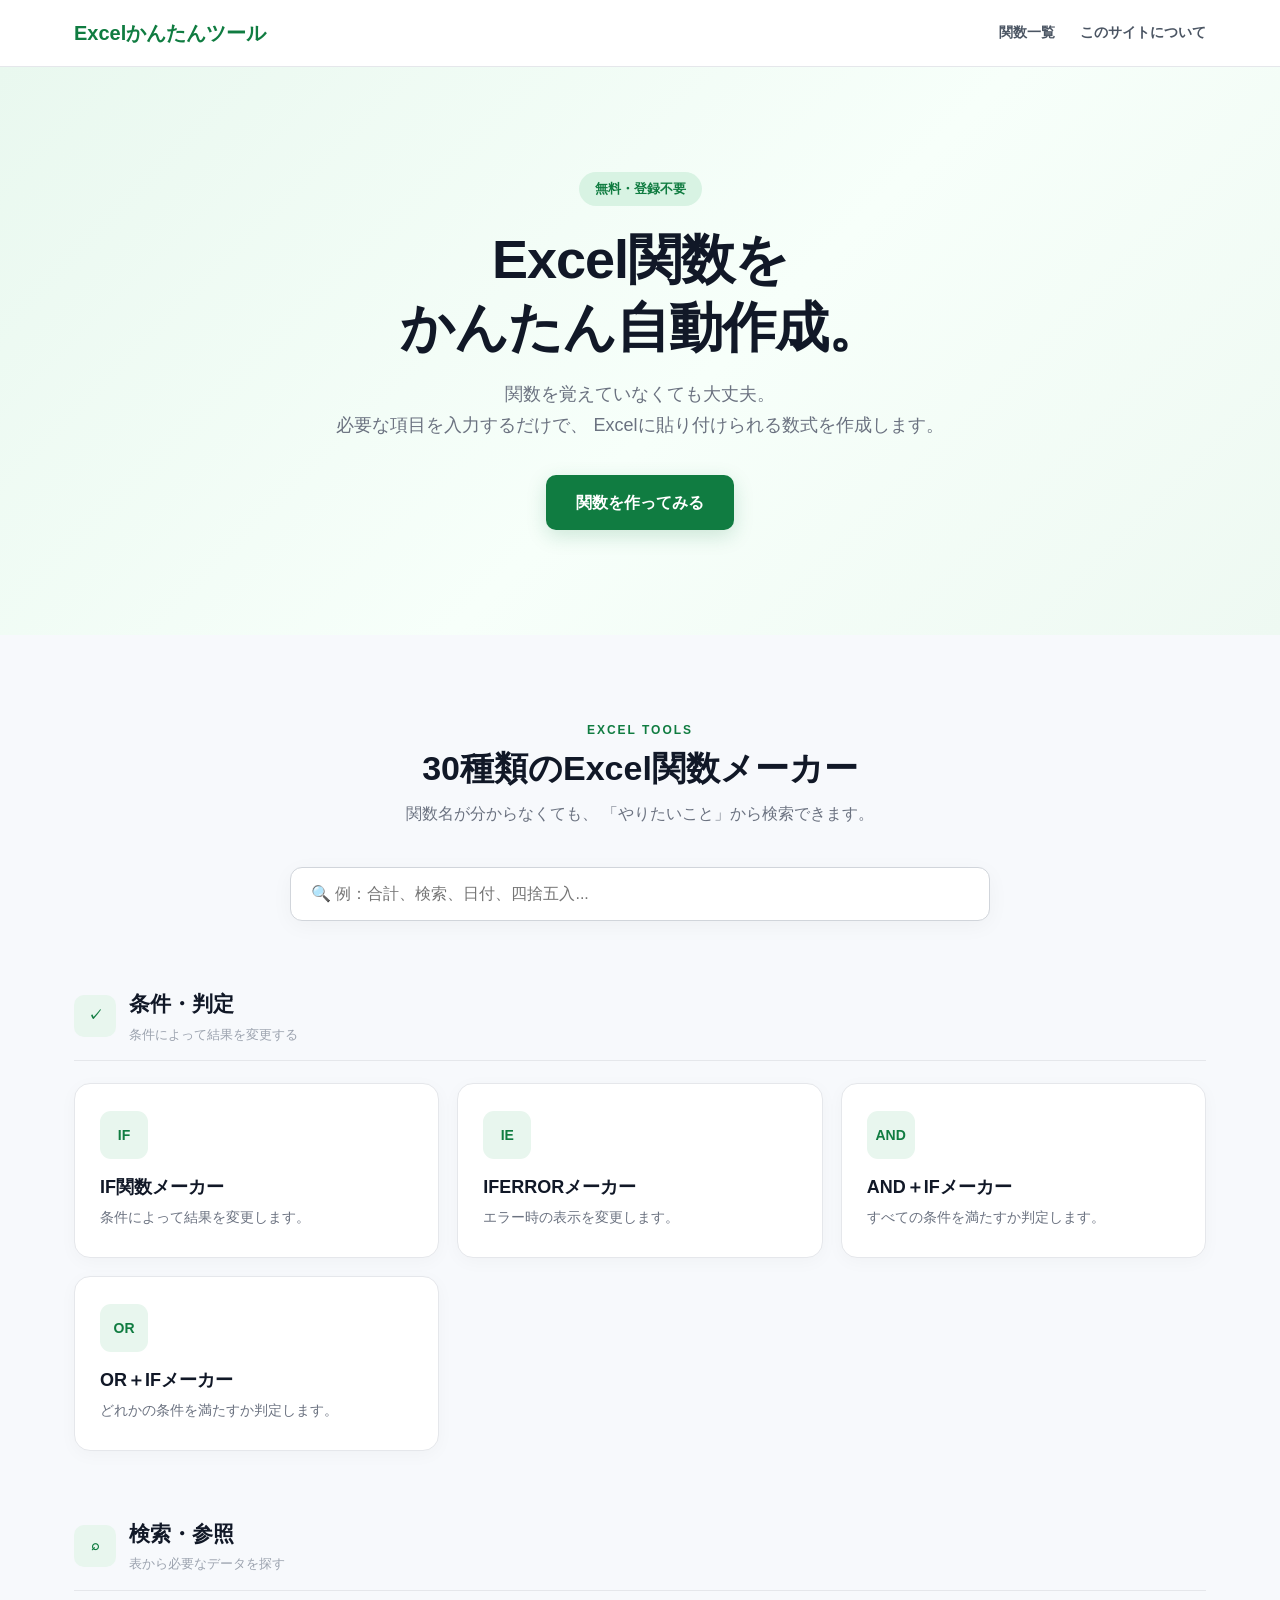
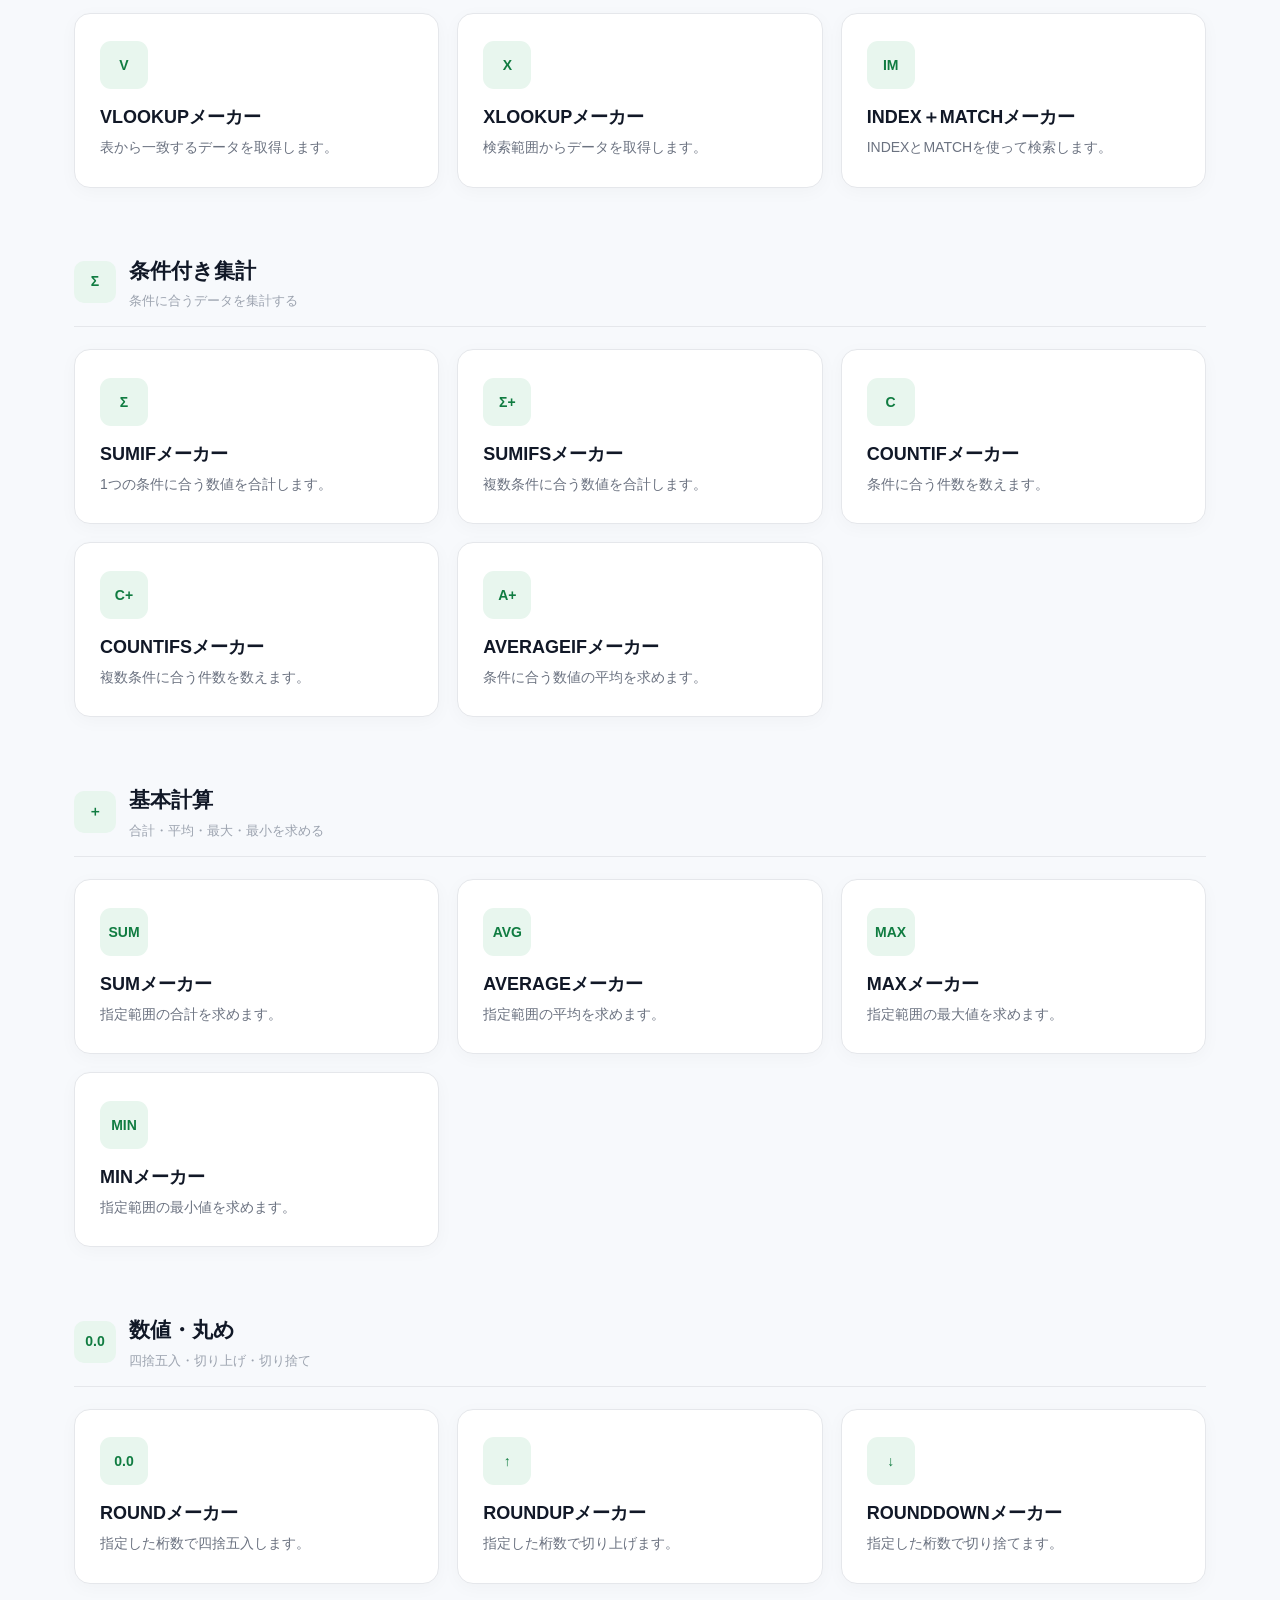
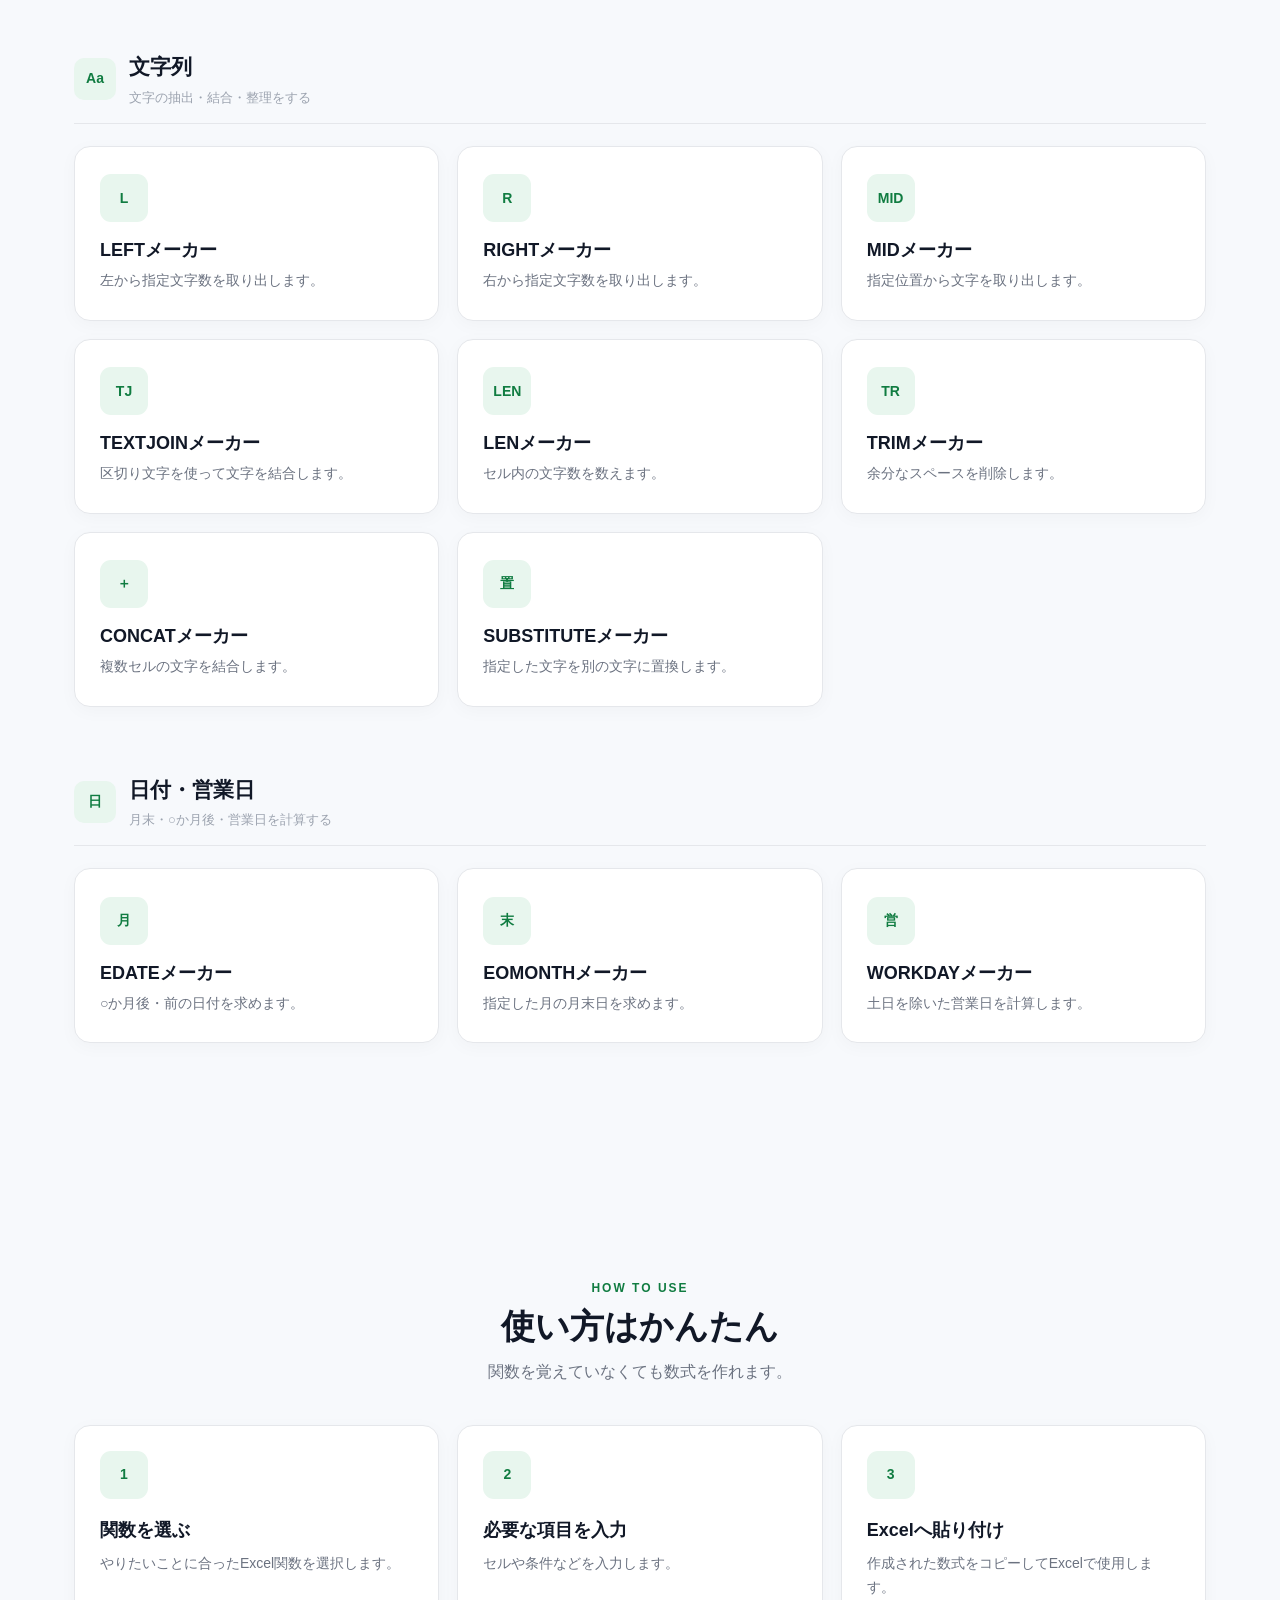
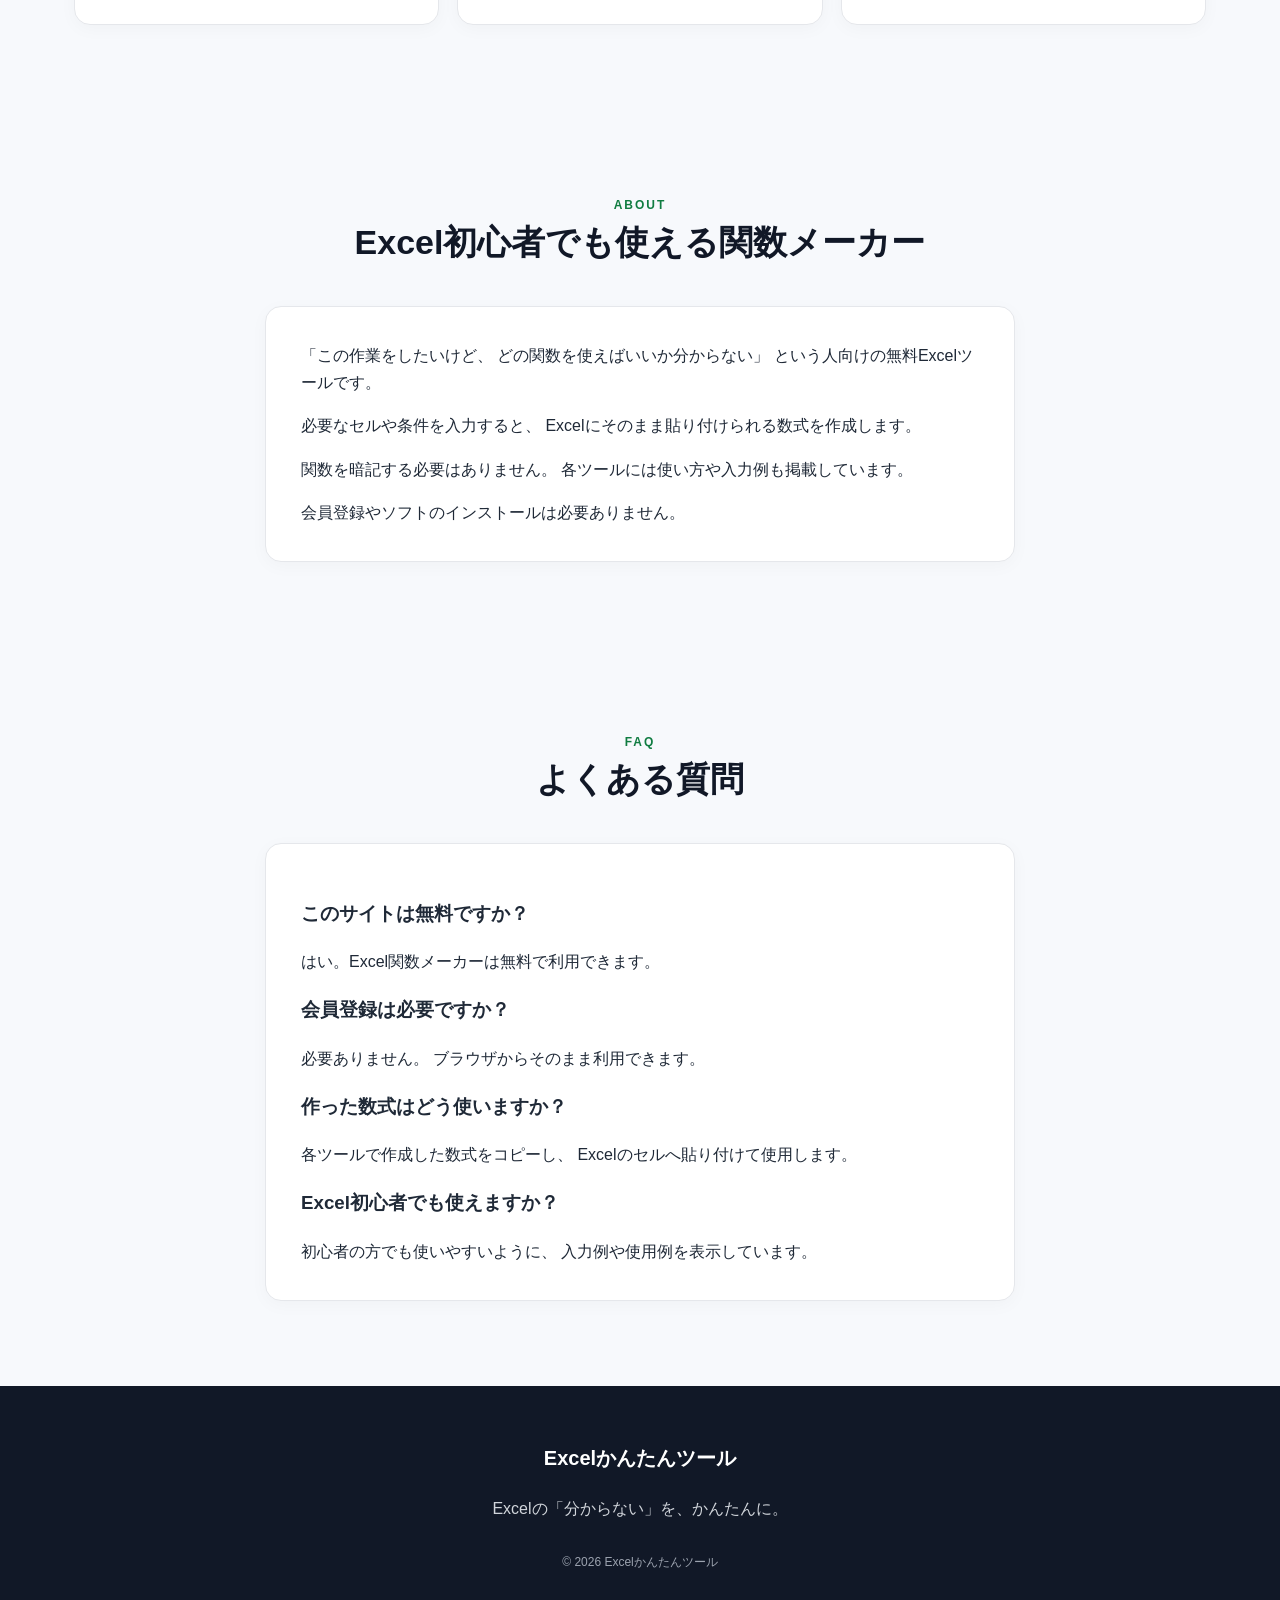
==== index.html @ 9acb541c "Add files via upload" ====
<!DOCTYPE html>
<html lang="ja">

<head>
  <meta charset="UTF-8">

  <meta
    name="viewport"
    content="width=device-width, initial-scale=1.0"
  >

  <title>
    Excelかんたんツール｜Excel関数を無料で自動作成
  </title>

  <meta
    name="description"
    content="IF、VLOOKUP、XLOOKUP、SUMIF、COUNTIF、ROUND、TEXTJOINなど30種類のExcel関数を無料で簡単に作成できます。"
  >

  <link
    rel="stylesheet"
    href="style.css"
  >
</head>


<body>


<!-- =========================
     ヘッダー
========================= -->

<header class="header">

  <div class="header-inner">

    <a
      href="index.html"
      class="logo"
    >
      Excelかんたんツール
    </a>

    <nav>

      <a href="#tools">
        関数一覧
      </a>

      <a href="#about">
        このサイトについて
      </a>

    </nav>

  </div>

</header>


<!-- =========================
     メインビジュアル
========================= -->

<section class="hero">

  <div class="hero-inner">

    <p class="hero-label">
      無料・登録不要
    </p>

    <h1>
      Excel関数を<br>
      かんたん自動作成。
    </h1>

    <p class="hero-text">
      関数を覚えていなくても大丈夫。<br>
      必要な項目を入力するだけで、
      Excelに貼り付けられる数式を作成します。
    </p>

    <a
      href="#tools"
      class="main-button"
    >
      関数を作ってみる
    </a>

  </div>

</section>


<main>


<!-- =========================
     関数一覧
========================= -->

<section
  class="section"
  id="tools"
>

  <div class="section-title">

    <p class="section-label">
      EXCEL TOOLS
    </p>

    <h2>
      30種類のExcel関数メーカー
    </h2>

    <p>
      関数名が分からなくても、
      「やりたいこと」から検索できます。
    </p>

  </div>


  <!-- 検索 -->

  <div class="search-box">

    <input
      type="text"
      id="toolSearch"
      placeholder="🔍 例：合計、検索、日付、四捨五入..."
      oninput="filterTools()"
    >

  </div>


  <!-- ========================================
       条件・判定
  ========================================= -->

  <div class="category">

    <div class="category-heading">

      <span class="category-emoji">
        ✓
      </span>

      <div>

        <h3>
          条件・判定
        </h3>

        <p>
          条件によって結果を変更する
        </p>

      </div>

    </div>


    <div class="tool-grid">


      <!-- IF -->

      <button
        class="tool-card"
        data-search="IF 条件 判定 合格 不合格 もし"
        onclick="location.href='tool.html?tool=if'"
      >

        <div class="tool-icon">
          IF
        </div>

        <h4>
          IF関数メーカー
        </h4>

        <p>
          条件によって結果を変更します。
        </p>

      </button>


      <!-- IFERROR -->

      <button
        class="tool-card"
        data-search="IFERROR エラー 空白 エラー処理"
        onclick="location.href='tool.html?tool=iferror'"
      >

        <div class="tool-icon">
          IE
        </div>

        <h4>
          IFERRORメーカー
        </h4>

        <p>
          エラー時の表示を変更します。
        </p>

      </button>


      <!-- AND IF -->

      <button
        class="tool-card"
        data-search="AND IF 複数条件 全て 両方"
        onclick="location.href='tool.html?tool=andif'"
      >

        <div class="tool-icon">
          AND
        </div>

        <h4>
          AND＋IFメーカー
        </h4>

        <p>
          すべての条件を満たすか判定します。
        </p>

      </button>


      <!-- OR IF -->

      <button
        class="tool-card"
        data-search="OR IF 複数条件 どれか どちらか"
        onclick="location.href='tool.html?tool=orif'"
      >

        <div class="tool-icon">
          OR
        </div>

        <h4>
          OR＋IFメーカー
        </h4>

        <p>
          どれかの条件を満たすか判定します。
        </p>

      </button>

    </div>

  </div>


  <!-- ========================================
       検索・参照
  ========================================= -->

  <div class="category">

    <div class="category-heading">

      <span class="category-emoji">
        ⌕
      </span>

      <div>

        <h3>
          検索・参照
        </h3>

        <p>
          表から必要なデータを探す
        </p>

      </div>

    </div>


    <div class="tool-grid">


      <!-- VLOOKUP -->

      <button
        class="tool-card"
        data-search="VLOOKUP 検索 表 別シート 商品 商品コード"
        onclick="location.href='tool.html?tool=vlookup'"
      >

        <div class="tool-icon">
          V
        </div>

        <h4>
          VLOOKUPメーカー
        </h4>

        <p>
          表から一致するデータを取得します。
        </p>

      </button>


      <!-- XLOOKUP -->

      <button
        class="tool-card"
        data-search="XLOOKUP 検索 表 別シート 商品コード"
        onclick="location.href='tool.html?tool=xlookup'"
      >

        <div class="tool-icon">
          X
        </div>

        <h4>
          XLOOKUPメーカー
        </h4>

        <p>
          検索範囲からデータを取得します。
        </p>

      </button>


      <!-- INDEX MATCH -->

      <button
        class="tool-card"
        data-search="INDEX MATCH 検索 表 参照"
        onclick="location.href='tool.html?tool=indexmatch'"
      >

        <div class="tool-icon">
          IM
        </div>

        <h4>
          INDEX＋MATCHメーカー
        </h4>

        <p>
          INDEXとMATCHを使って検索します。
        </p>

      </button>

    </div>

  </div>


  <!-- ========================================
       条件付き集計
  ========================================= -->

  <div class="category">

    <div class="category-heading">

      <span class="category-emoji">
        Σ
      </span>

      <div>

        <h3>
          条件付き集計
        </h3>

        <p>
          条件に合うデータを集計する
        </p>

      </div>

    </div>


    <div class="tool-grid">


      <!-- SUMIF -->

      <button
        class="tool-card"
        data-search="SUMIF 条件 合計 集計"
        onclick="location.href='tool.html?tool=sumif'"
      >

        <div class="tool-icon">
          Σ
        </div>

        <h4>
          SUMIFメーカー
        </h4>

        <p>
          1つの条件に合う数値を合計します。
        </p>

      </button>


      <!-- SUMIFS -->

      <button
        class="tool-card"
        data-search="SUMIFS 複数条件 合計 集計"
        onclick="location.href='tool.html?tool=sumifs'"
      >

        <div class="tool-icon">
          Σ+
        </div>

        <h4>
          SUMIFSメーカー
        </h4>

        <p>
          複数条件に合う数値を合計します。
        </p>

      </button>


      <!-- COUNTIF -->

      <button
        class="tool-card"
        data-search="COUNTIF 条件 件数 数える カウント"
        onclick="location.href='tool.html?tool=countif'"
      >

        <div class="tool-icon">
          C
        </div>

        <h4>
          COUNTIFメーカー
        </h4>

        <p>
          条件に合う件数を数えます。
        </p>

      </button>


      <!-- COUNTIFS -->

      <button
        class="tool-card"
        data-search="COUNTIFS 複数条件 件数 数える カウント"
        onclick="location.href='tool.html?tool=countifs'"
      >

        <div class="tool-icon">
          C+
        </div>

        <h4>
          COUNTIFSメーカー
        </h4>

        <p>
          複数条件に合う件数を数えます。
        </p>

      </button>


      <!-- AVERAGEIF -->

      <button
        class="tool-card"
        data-search="AVERAGEIF 条件 平均"
        onclick="location.href='tool.html?tool=averageif'"
      >

        <div class="tool-icon">
          A+
        </div>

        <h4>
          AVERAGEIFメーカー
        </h4>

        <p>
          条件に合う数値の平均を求めます。
        </p>

      </button>

    </div>

  </div>


  <!-- ========================================
       基本計算
  ========================================= -->

  <div class="category">

    <div class="category-heading">

      <span class="category-emoji">
        ＋
      </span>

      <div>

        <h3>
          基本計算
        </h3>

        <p>
          合計・平均・最大・最小を求める
        </p>

      </div>

    </div>


    <div class="tool-grid">


      <!-- SUM -->

      <button
        class="tool-card"
        data-search="SUM 合計 足す 総合計"
        onclick="location.href='tool.html?tool=sum'"
      >

        <div class="tool-icon">
          SUM
        </div>

        <h4>
          SUMメーカー
        </h4>

        <p>
          指定範囲の合計を求めます。
        </p>

      </button>


      <!-- AVERAGE -->

      <button
        class="tool-card"
        data-search="AVERAGE 平均 平均値"
        onclick="location.href='tool.html?tool=average'"
      >

        <div class="tool-icon">
          AVG
        </div>

        <h4>
          AVERAGEメーカー
        </h4>

        <p>
          指定範囲の平均を求めます。
        </p>

      </button>


      <!-- MAX -->

      <button
        class="tool-card"
        data-search="MAX 最大 最大値 一番大きい"
        onclick="location.href='tool.html?tool=max'"
      >

        <div class="tool-icon">
          MAX
        </div>

        <h4>
          MAXメーカー
        </h4>

        <p>
          指定範囲の最大値を求めます。
        </p>

      </button>


      <!-- MIN -->

      <button
        class="tool-card"
        data-search="MIN 最小 最小値 一番小さい"
        onclick="location.href='tool.html?tool=min'"
      >

        <div class="tool-icon">
          MIN
        </div>

        <h4>
          MINメーカー
        </h4>

        <p>
          指定範囲の最小値を求めます。
        </p>

      </button>

    </div>

  </div>


  <!-- ========================================
       数値・丸め
  ========================================= -->

  <div class="category">

    <div class="category-heading">

      <span class="category-emoji">
        0.0
      </span>

      <div>

        <h3>
          数値・丸め
        </h3>

        <p>
          四捨五入・切り上げ・切り捨て
        </p>

      </div>

    </div>


    <div class="tool-grid">


      <!-- ROUND -->

      <button
        class="tool-card"
        data-search="ROUND 四捨五入 数値 小数"
        onclick="location.href='tool.html?tool=round'"
      >

        <div class="tool-icon">
          0.0
        </div>

        <h4>
          ROUNDメーカー
        </h4>

        <p>
          指定した桁数で四捨五入します。
        </p>

      </button>


      <!-- ROUNDUP -->

      <button
        class="tool-card"
        data-search="ROUNDUP 切り上げ 数値 小数"
        onclick="location.href='tool.html?tool=roundup'"
      >

        <div class="tool-icon">
          ↑
        </div>

        <h4>
          ROUNDUPメーカー
        </h4>

        <p>
          指定した桁数で切り上げます。
        </p>

      </button>


      <!-- ROUNDDOWN -->

      <button
        class="tool-card"
        data-search="ROUNDDOWN 切り捨て 数値 小数"
        onclick="location.href='tool.html?tool=rounddown'"
      >

        <div class="tool-icon">
          ↓
        </div>

        <h4>
          ROUNDDOWNメーカー
        </h4>

        <p>
          指定した桁数で切り捨てます。
        </p>

      </button>

    </div>

  </div>


  <!-- ========================================
       文字列
  ========================================= -->

  <div class="category">

    <div class="category-heading">

      <span class="category-emoji">
        Aa
      </span>

      <div>

        <h3>
          文字列
        </h3>

        <p>
          文字の抽出・結合・整理をする
        </p>

      </div>

    </div>


    <div class="tool-grid">


      <!-- LEFT -->

      <button
        class="tool-card"
        data-search="LEFT 左 文字 抽出 取り出す"
        onclick="location.href='tool.html?tool=left'"
      >

        <div class="tool-icon">
          L
        </div>

        <h4>
          LEFTメーカー
        </h4>

        <p>
          左から指定文字数を取り出します。
        </p>

      </button>


      <!-- RIGHT -->

      <button
        class="tool-card"
        data-search="RIGHT 右 文字 抽出 取り出す"
        onclick="location.href='tool.html?tool=right'"
      >

        <div class="tool-icon">
          R
        </div>

        <h4>
          RIGHTメーカー
        </h4>

        <p>
          右から指定文字数を取り出します。
        </p>

      </button>


      <!-- MID -->

      <button
        class="tool-card"
        data-search="MID 途中 中間 文字 抽出 取り出す"
        onclick="location.href='tool.html?tool=mid'"
      >

        <div class="tool-icon">
          MID
        </div>

        <h4>
          MIDメーカー
        </h4>

        <p>
          指定位置から文字を取り出します。
        </p>

      </button>


      <!-- TEXTJOIN -->

      <button
        class="tool-card"
        data-search="TEXTJOIN 文字 結合 区切り つなげる"
        onclick="location.href='tool.html?tool=textjoin'"
      >

        <div class="tool-icon">
          TJ
        </div>

        <h4>
          TEXTJOINメーカー
        </h4>

        <p>
          区切り文字を使って文字を結合します。
        </p>

      </button>


      <!-- LEN -->

      <button
        class="tool-card"
        data-search="LEN 文字数 数える 長さ"
        onclick="location.href='tool.html?tool=len'"
      >

        <div class="tool-icon">
          LEN
        </div>

        <h4>
          LENメーカー
        </h4>

        <p>
          セル内の文字数を数えます。
        </p>

      </button>


      <!-- TRIM -->

      <button
        class="tool-card"
        data-search="TRIM 空白 スペース 削除 余分"
        onclick="location.href='tool.html?tool=trim'"
      >

        <div class="tool-icon">
          TR
        </div>

        <h4>
          TRIMメーカー
        </h4>

        <p>
          余分なスペースを削除します。
        </p>

      </button>


      <!-- CONCAT -->

      <button
        class="tool-card"
        data-search="CONCAT 文字 結合 セル つなげる"
        onclick="location.href='tool.html?tool=concat'"
      >

        <div class="tool-icon">
          ＋
        </div>

        <h4>
          CONCATメーカー
        </h4>

        <p>
          複数セルの文字を結合します。
        </p>

      </button>


      <!-- SUBSTITUTE -->

      <button
        class="tool-card"
        data-search="SUBSTITUTE 文字 置換 変更 入れ替え"
        onclick="location.href='tool.html?tool=substitute'"
      >

        <div class="tool-icon">
          置
        </div>

        <h4>
          SUBSTITUTEメーカー
        </h4>

        <p>
          指定した文字を別の文字に置換します。
        </p>

      </button>

    </div>

  </div>


  <!-- ========================================
       日付・営業日
  ========================================= -->

  <div class="category">

    <div class="category-heading">

      <span class="category-emoji">
        日
      </span>

      <div>

        <h3>
          日付・営業日
        </h3>

        <p>
          月末・○か月後・営業日を計算する
        </p>

      </div>

    </div>


    <div class="tool-grid">


      <!-- EDATE -->

      <button
        class="tool-card"
        data-search="EDATE 日付 月 何ヶ月後 何ヶ月前"
        onclick="location.href='tool.html?tool=edate'"
      >

        <div class="tool-icon">
          月
        </div>

        <h4>
          EDATEメーカー
        </h4>

        <p>
          ○か月後・前の日付を求めます。
        </p>

      </button>


      <!-- EOMONTH -->

      <button
        class="tool-card"
        data-search="EOMONTH 月末 日付 月末日"
        onclick="location.href='tool.html?tool=eomonth'"
      >

        <div class="tool-icon">
          末
        </div>

        <h4>
          EOMONTHメーカー
        </h4>

        <p>
          指定した月の月末日を求めます。
        </p>

      </button>


      <!-- WORKDAY -->

      <button
        class="tool-card"
        data-search="WORKDAY 営業日 土日 日付 平日"
        onclick="location.href='tool.html?tool=workday'"
      >

        <div class="tool-icon">
          営
        </div>

        <h4>
          WORKDAYメーカー
        </h4>

        <p>
          土日を除いた営業日を計算します。
        </p>

      </button>

    </div>

  </div>


  <!-- 検索結果なし -->

  <div
    id="noResults"
    class="no-results hidden"
  >
    該当するツールが見つかりませんでした。
  </div>

</section>


<!-- =========================
     このサイトの使い方
========================= -->

<section class="section">

  <div class="section-title">

    <p class="section-label">
      HOW TO USE
    </p>

    <h2>
      使い方はかんたん
    </h2>

    <p>
      関数を覚えていなくても数式を作れます。
    </p>

  </div>


  <div class="tool-grid">


    <div class="tool-card">

      <div class="tool-icon">
        1
      </div>

      <h4>
        関数を選ぶ
      </h4>

      <p>
        やりたいことに合ったExcel関数を選択します。
      </p>

    </div>


    <div class="tool-card">

      <div class="tool-icon">
        2
      </div>

      <h4>
        必要な項目を入力
      </h4>

      <p>
        セルや条件などを入力します。
      </p>

    </div>


    <div class="tool-card">

      <div class="tool-icon">
        3
      </div>

      <h4>
        Excelへ貼り付け
      </h4>

      <p>
        作成された数式をコピーしてExcelで使用します。
      </p>

    </div>

  </div>

</section>


<!-- =========================
     About
========================= -->

<section
  class="section"
  id="about"
>

  <div class="section-title">

    <p class="section-label">
      ABOUT
    </p>

    <h2>
      Excel初心者でも使える関数メーカー
    </h2>

  </div>


  <div class="about-box">

    <p>
      「この作業をしたいけど、
      どの関数を使えばいいか分からない」
      という人向けの無料Excelツールです。
    </p>

    <p>
      必要なセルや条件を入力すると、
      Excelにそのまま貼り付けられる数式を作成します。
    </p>

    <p>
      関数を暗記する必要はありません。
      各ツールには使い方や入力例も掲載しています。
    </p>

    <p>
      会員登録やソフトのインストールは必要ありません。
    </p>

  </div>

</section>


<!-- =========================
     FAQ
========================= -->

<section class="section">

  <div class="section-title">

    <p class="section-label">
      FAQ
    </p>

    <h2>
      よくある質問
    </h2>

  </div>


  <div class="about-box">

    <h3>
      このサイトは無料ですか？
    </h3>

    <p>
      はい。Excel関数メーカーは無料で利用できます。
    </p>


    <h3>
      会員登録は必要ですか？
    </h3>

    <p>
      必要ありません。
      ブラウザからそのまま利用できます。
    </p>


    <h3>
      作った数式はどう使いますか？
    </h3>

    <p>
      各ツールで作成した数式をコピーし、
      Excelのセルへ貼り付けて使用します。
    </p>


    <h3>
      Excel初心者でも使えますか？
    </h3>

    <p>
      初心者の方でも使いやすいように、
      入力例や使用例を表示しています。
    </p>

  </div>

</section>


</main>


<!-- =========================
     フッター
========================= -->

<footer>

  <p class="footer-logo">
    Excelかんたんツール
  </p>

  <p>
    Excelの「分からない」を、かんたんに。
  </p>

  <p class="copyright">
    © 2026 Excelかんたんツール
  </p>

</footer>


<!-- コピー通知 -->

<div
  id="toast"
  class="toast"
>
  コピーしました
</div>


<script src="script.js"></script>


</body>

</html>
---- style.css ----
/* =========================
   基本設定
========================= */

* {
  box-sizing: border-box;
}

html {
  scroll-behavior: smooth;
}

body {
  margin: 0;
  font-family:
    -apple-system,
    BlinkMacSystemFont,
    "Segoe UI",
    "Hiragino Kaku Gothic ProN",
    "Yu Gothic",
    sans-serif;

  background: #f7f9fc;
  color: #1f2937;
  line-height: 1.7;
}

button,
input,
select {
  font-family: inherit;
}


/* =========================
   ヘッダー
========================= */

.header {
  position: sticky;
  top: 0;
  z-index: 100;

  background: rgba(255, 255, 255, 0.96);
  border-bottom: 1px solid #e5e7eb;
}

.header-inner {
  max-width: 1180px;
  margin: 0 auto;
  padding: 16px 24px;

  display: flex;
  justify-content: space-between;
  align-items: center;
}

.logo {
  color: #107c41;
  text-decoration: none;
  font-size: 20px;
  font-weight: 800;
}

nav {
  display: flex;
  gap: 25px;
}

nav a {
  color: #4b5563;
  text-decoration: none;
  font-size: 14px;
  font-weight: 600;
}

nav a:hover {
  color: #107c41;
}


/* =========================
   メインビジュアル
========================= */

.hero {
  padding: 105px 24px;

  background:
    linear-gradient(
      135deg,
      #e9f8ef 0%,
      #f7fffa 55%,
      #eef9f2 100%
    );
}

.hero-inner {
  max-width: 850px;
  margin: 0 auto;
  text-align: center;
}

.hero-label {
  display: inline-block;

  margin: 0;
  padding: 6px 16px;

  background: #d8f3e3;
  color: #107c41;

  border-radius: 100px;

  font-size: 13px;
  font-weight: 800;
}

.hero h1 {
  margin: 20px 0 18px;

  color: #111827;

  font-size: 54px;
  line-height: 1.25;
  letter-spacing: -1px;
}

.hero-text {
  max-width: 650px;
  margin: 0 auto 35px;

  color: #6b7280;

  font-size: 18px;
}

.main-button {
  display: inline-block;

  padding: 14px 30px;

  background: #107c41;
  color: white;

  border-radius: 10px;

  text-decoration: none;
  font-weight: 700;

  box-shadow: 0 6px 20px rgba(16, 124, 65, 0.18);

  transition:
    transform 0.2s,
    box-shadow 0.2s;
}

.main-button:hover {
  transform: translateY(-2px);

  box-shadow: 0 9px 25px rgba(16, 124, 65, 0.23);
}


/* =========================
   共通セクション
========================= */

.section {
  max-width: 1180px;
  margin: 0 auto;
  padding: 85px 24px;
}

.section-title {
  margin-bottom: 40px;
  text-align: center;
}

.section-title h2 {
  margin: 5px 0 8px;

  color: #111827;

  font-size: 34px;
  line-height: 1.35;
}

.section-title > p:last-child {
  margin-top: 8px;
  color: #6b7280;
}

.section-label {
  margin: 0;

  color: #107c41;

  font-size: 12px;
  font-weight: 800;
  letter-spacing: 2px;
}


/* =========================
   ツール検索
========================= */

.search-box {
  max-width: 700px;
  margin: 0 auto 65px;
}

.search-box input {
  width: 100%;

  padding: 17px 20px;

  background: white;

  border: 1px solid #d1d5db;
  border-radius: 12px;

  color: #111827;

  font-size: 16px;

  box-shadow: 0 5px 22px rgba(0, 0, 0, 0.04);

  transition:
    border-color 0.2s,
    box-shadow 0.2s;
}

.search-box input:focus {
  outline: none;

  border-color: #107c41;

  box-shadow:
    0 0 0 3px rgba(16, 124, 65, 0.1),
    0 5px 22px rgba(0, 0, 0, 0.04);
}


/* =========================
   カテゴリ
========================= */

.category {
  margin-bottom: 65px;
}

.category-heading {
  margin-bottom: 22px;
  padding-bottom: 14px;

  display: flex;
  align-items: center;
  gap: 13px;

  border-bottom: 1px solid #e5e7eb;
}

.category-heading h3 {
  margin: 0;

  color: #111827;

  font-size: 21px;
}

.category-heading p {
  margin: 2px 0 0;

  color: #9ca3af;

  font-size: 13px;
}

.category-emoji {
  min-width: 42px;
  height: 42px;

  display: flex;
  align-items: center;
  justify-content: center;

  background: #e8f6ee;
  color: #107c41;

  border-radius: 10px;

  font-size: 14px;
  font-weight: 800;
}


/* =========================
   ツールカード
========================= */

.tool-grid {
  display: grid;

  grid-template-columns:
    repeat(3, minmax(0, 1fr));

  gap: 18px;
}

.tool-card {
  width: 100%;
  min-height: 175px;

  padding: 25px;

  background: white;

  border: 1px solid #e5e7eb;
  border-radius: 16px;

  color: inherit;

  text-align: left;

  cursor: pointer;

  box-shadow: 0 4px 18px rgba(0, 0, 0, 0.03);

  transition:
    transform 0.2s,
    border-color 0.2s,
    box-shadow 0.2s;
}

.tool-card:hover {
  transform: translateY(-4px);

  border-color: #a9d8bc;

  box-shadow: 0 11px 30px rgba(0, 0, 0, 0.07);
}

.tool-card:active {
  transform: translateY(-1px);
}

.tool-icon {
  width: 48px;
  height: 48px;

  margin-bottom: 16px;

  display: flex;
  align-items: center;
  justify-content: center;

  background: #e8f6ee;
  color: #107c41;

  border-radius: 11px;

  font-size: 14px;
  font-weight: 800;
}

.tool-card h4 {
  margin: 0 0 7px;

  color: #111827;

  font-size: 18px;
}

.tool-card p {
  margin: 0;

  color: #6b7280;

  font-size: 14px;
  line-height: 1.65;
}


/* =========================
   検索結果なし
========================= */

.no-results {
  margin: 20px 0 60px;
  padding: 35px;

  background: white;

  border: 1px solid #e5e7eb;
  border-radius: 14px;

  color: #6b7280;

  text-align: center;
}


/* =========================
   関数生成ページ
========================= */

.generator-section {
  max-width: 880px;

  margin: 0 auto;

  padding: 70px 24px 100px;
}

.hidden {
  display: none !important;
}

.back-button {
  margin: 0 0 20px;
  padding: 0;

  background: transparent;
  color: #107c41;

  border: none;

  cursor: pointer;

  font-size: 15px;
  font-weight: 700;
}

.back-button:hover {
  text-decoration: underline;
}

.generator-box {
  padding: 45px;

  background: white;

  border: 1px solid #e5e7eb;
  border-radius: 20px;

  box-shadow: 0 10px 35px rgba(0, 0, 0, 0.05);
}

.generator-box h2 {
  margin: 5px 0 10px;

  color: #111827;

  font-size: 32px;
  line-height: 1.3;
}

.generator-description {
  margin: 0 0 35px;

  color: #6b7280;
}


/* =========================
   入力フォーム
========================= */

.form-group {
  margin-bottom: 22px;
}

.form-group label {
  display: block;

  margin-bottom: 7px;

  color: #374151;

  font-size: 14px;
  font-weight: 700;
}

.form-group input,
.form-group select {
  width: 100%;

  padding: 13px 14px;

  background: white;

  border: 1px solid #d1d5db;
  border-radius: 9px;

  color: #111827;

  font-size: 16px;

  transition:
    border-color 0.2s,
    box-shadow 0.2s;
}

.form-group input:focus,
.form-group select:focus {
  outline: none;

  border-color: #107c41;

  box-shadow: 0 0 0 3px rgba(16, 124, 65, 0.1);
}

.form-help {
  display: block;

  margin-top: 6px;

  color: #9ca3af;

  font-size: 12px;
}


/* =========================
   数式作成ボタン
========================= */

.generate-button {
  width: 100%;

  margin-top: 10px;
  padding: 15px 18px;

  background: #107c41;
  color: white;

  border: none;
  border-radius: 10px;

  cursor: pointer;

  font-size: 16px;
  font-weight: 700;

  box-shadow: 0 5px 16px rgba(16, 124, 65, 0.15);

  transition:
    opacity 0.2s,
    transform 0.2s;
}

.generate-button:hover {
  opacity: 0.92;
  transform: translateY(-1px);
}


/* =========================
   数式結果
========================= */

.result-area {
  margin-top: 35px;
  padding-top: 25px;

  border-top: 1px solid #e5e7eb;
}

.result-label {
  margin: 0 0 10px;

  color: #374151;

  font-weight: 700;
}

.formula-box {
  margin-bottom: 12px;
  padding: 18px;

  background: #f1f7f3;

  border: 1px solid #dcece2;
  border-radius: 10px;

  overflow-x: auto;
}

.formula-box code {
  color: #0f5132;

  font-family:
    "SFMono-Regular",
    Consolas,
    "Liberation Mono",
    monospace;

  font-size: 15px;

  white-space: nowrap;
}

.copy-button {
  padding: 10px 18px;

  background: white;
  color: #107c41;

  border: 1px solid #107c41;
  border-radius: 8px;

  cursor: pointer;

  font-size: 14px;
  font-weight: 700;

  transition:
    background 0.2s,
    color 0.2s;
}

.copy-button:hover {
  background: #107c41;
  color: white;
}


/* =========================
   使用例
========================= */

.example-box {
  margin-top: 25px;
  padding: 30px;

  background: white;

  border: 1px solid #e5e7eb;
  border-radius: 16px;
}

.example-box h3 {
  margin: 0 0 10px;

  color: #111827;

  font-size: 19px;
}

.example-box p {
  margin: 0;

  color: #6b7280;
}


/* =========================
   About
========================= */

.about-box {
  max-width: 750px;

  margin: 0 auto;
  padding: 35px;

  background: white;

  border: 1px solid #e5e7eb;
  border-radius: 16px;

  box-shadow: 0 4px 18px rgba(0, 0, 0, 0.03);
}

.about-box p:first-child {
  margin-top: 0;
}

.about-box p:last-child {
  margin-bottom: 0;
}


/* =========================
   フッター
========================= */

footer {
  padding: 55px 20px;

  background: #111827;
  color: #d1d5db;

  text-align: center;
}

.footer-logo {
  margin-top: 0;

  color: white;

  font-size: 20px;
  font-weight: 800;
}

.copyright {
  margin: 30px 0 0;

  color: #9ca3af;

  font-size: 12px;
}


/* =========================
   コピー通知
========================= */

.toast {
  position: fixed;

  left: 50%;
  bottom: 30px;

  z-index: 999;

  padding: 12px 22px;

  background: #111827;
  color: white;

  border-radius: 8px;

  opacity: 0;

  pointer-events: none;

  transform:
    translateX(-50%)
    translateY(20px);

  transition:
    opacity 0.25s,
    transform 0.25s;
}

.toast.show {
  opacity: 1;

  transform:
    translateX(-50%)
    translateY(0);
}


/* =========================
   タブレット
========================= */

@media (max-width: 900px) {

  .tool-grid {
    grid-template-columns:
      repeat(2, minmax(0, 1fr));
  }

}


/* =========================
   スマートフォン
========================= */

@media (max-width: 620px) {

  nav {
    display: none;
  }

  .header-inner {
    padding: 14px 18px;
  }

  .logo {
    font-size: 18px;
  }

  .hero {
    padding: 70px 20px;
  }

  .hero h1 {
    font-size: 36px;
    letter-spacing: 0;
  }

  .hero-text {
    font-size: 16px;
  }

  .section {
    padding: 65px 20px;
  }

  .section-title h2 {
    font-size: 28px;
  }

  .search-box {
    margin-bottom: 50px;
  }

  .category {
    margin-bottom: 50px;
  }

  .tool-grid {
    grid-template-columns: 1fr;
  }

  .tool-card {
    min-height: auto;
  }

  .generator-section {
    padding: 45px 18px 80px;
  }

  .generator-box {
    padding: 28px 20px;
  }

  .generator-box h2 {
    font-size: 27px;
  }

  .example-box {
    padding: 24px 20px;
  }

}
/* ========================================
   個別関数ページ
======================================== */

.breadcrumb {
  max-width: 1000px;
  margin: 0 auto;
  padding: 25px 24px 0;

  display: flex;
  align-items: center;
  flex-wrap: wrap;
  gap: 8px;

  color: #9ca3af;
  font-size: 13px;
}

.breadcrumb a {
  color: #6b7280;
  text-decoration: none;
}

.breadcrumb a:hover {
  color: #107c41;
  text-decoration: underline;
}


/* ========================================
   個別ページ本体
======================================== */

.tool-page {
  max-width: 900px;
  margin: 0 auto;
  padding: 55px 24px 100px;
}


/* ========================================
   個別ページタイトル
======================================== */

.tool-page-header {
  margin-bottom: 35px;
  text-align: center;
}

.tool-page-header h1 {
  margin: 8px 0 15px;

  color: #111827;

  font-size: 40px;
  line-height: 1.3;
}

.tool-page-description {
  max-width: 650px;
  margin: 0 auto;

  color: #6b7280;

  font-size: 17px;
  line-height: 1.8;
}


/* ========================================
   数式メーカー
======================================== */

.tool-page .generator-box {
  margin-bottom: 28px;
}

.tool-page .generator-box > h2 {
  margin: 0 0 5px;

  color: #111827;

  font-size: 24px;
}

.generator-guide {
  margin: 0 0 30px;

  color: #6b7280;

  font-size: 14px;
}


/* ========================================
   解説コンテンツ
======================================== */

.content-box {
  margin-top: 25px;
  padding: 35px;

  background: white;

  border: 1px solid #e5e7eb;
  border-radius: 16px;

  box-shadow: 0 4px 18px rgba(0, 0, 0, 0.03);
}

.content-box h2 {
  margin: 0 0 18px;

  color: #111827;

  font-size: 23px;
}

.content-box h3 {
  color: #111827;
}

.content-box p {
  color: #4b5563;
  line-height: 1.85;
}


/* ========================================
   初心者向け入力例
======================================== */

.mini-example {
  margin-top: 22px;
  padding: 20px 24px;

  background: #f1f7f3;

  border: 1px solid #dcece2;
  border-radius: 10px;
}

.mini-example p {
  margin: 8px 0;
}

.mini-example strong {
  display: inline-block;
  min-width: 150px;

  color: #107c41;

  font-family:
    "SFMono-Regular",
    Consolas,
    monospace;
}


/* ========================================
   よくあるミス
======================================== */

.mistake-list {
  display: grid;
  gap: 14px;
}

.mistake-item {
  padding: 20px;

  background: #f9fafb;

  border: 1px solid #e5e7eb;
  border-radius: 10px;
}

.mistake-item h3 {
  margin: 0 0 7px;

  font-size: 16px;
}

.mistake-item p {
  margin: 0;

  font-size: 14px;
}


/* ========================================
   関連ツール
======================================== */

.related-tools {
  display: grid;

  grid-template-columns:
    repeat(2, minmax(0, 1fr));

  gap: 12px;
}

.related-tools a {
  padding: 14px 16px;

  background: #f1f7f3;
  color: #107c41;

  border: 1px solid #dcece2;
  border-radius: 9px;

  text-decoration: none;
  font-weight: 700;

  transition:
    background 0.2s,
    transform 0.2s;
}

.related-tools a:hover {
  background: #e4f2e9;

  transform: translateY(-2px);
}


/* ========================================
   一覧へ戻る
======================================== */

.back-home-area {
  margin-top: 35px;
  text-align: center;
}

.back-home-button {
  display: inline-block;

  padding: 13px 24px;

  background: white;
  color: #107c41;

  border: 1px solid #107c41;
  border-radius: 9px;

  text-decoration: none;
  font-weight: 700;

  transition:
    background 0.2s,
    color 0.2s;
}

.back-home-button:hover {
  background: #107c41;
  color: white;
}


/* ========================================
   個別ページ スマホ
======================================== */

@media (max-width: 620px) {

  .breadcrumb {
    padding: 18px 18px 0;
  }

  .tool-page {
    padding:
      40px 18px
      75px;
  }

  .tool-page-header {
    text-align: left;
  }

  .tool-page-header h1 {
    font-size: 30px;
  }

  .tool-page-description {
    font-size: 15px;
  }

  .content-box {
    padding: 25px 20px;
  }

  .content-box h2 {
    font-size: 21px;
  }

  .mini-example {
    padding: 17px;
  }

  .mini-example strong {
    display: block;
    min-width: 0;
    margin-bottom: 2px;
  }

  .related-tools {
    grid-template-columns: 1fr;
  }

}
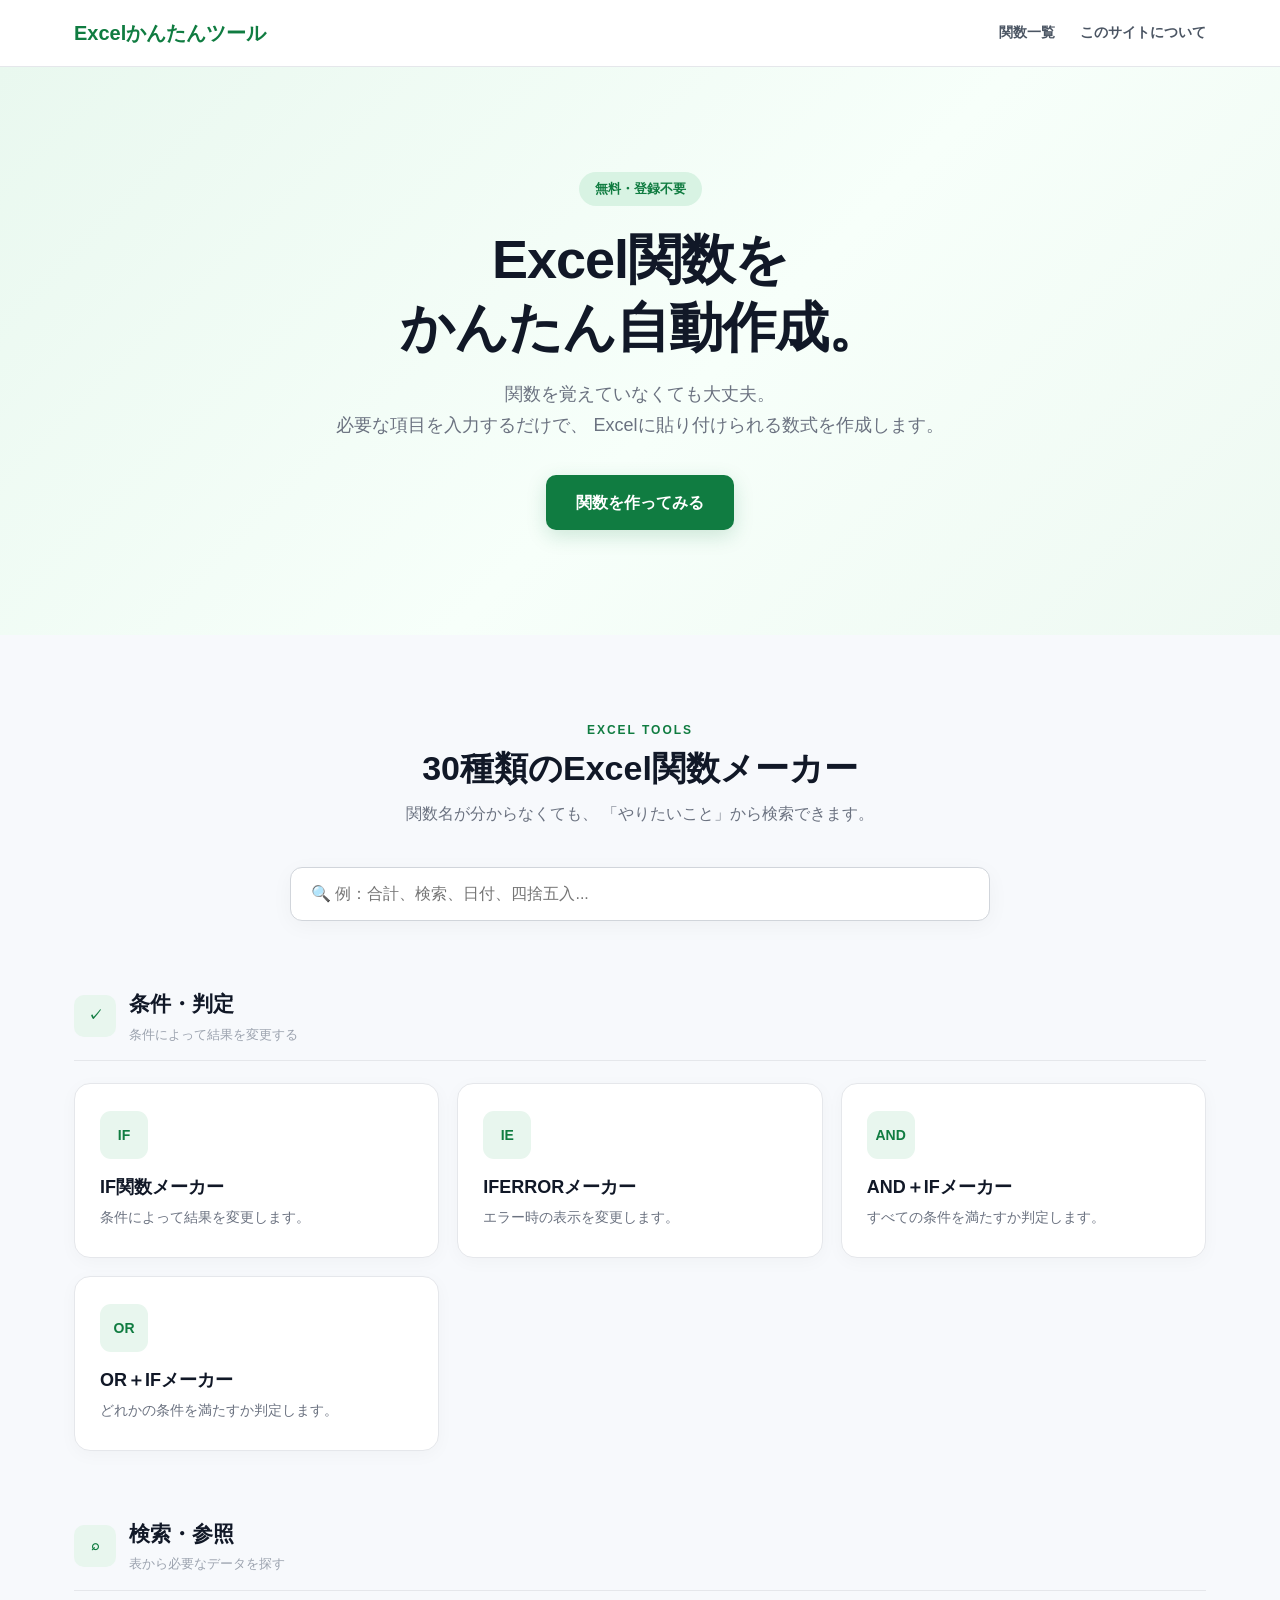
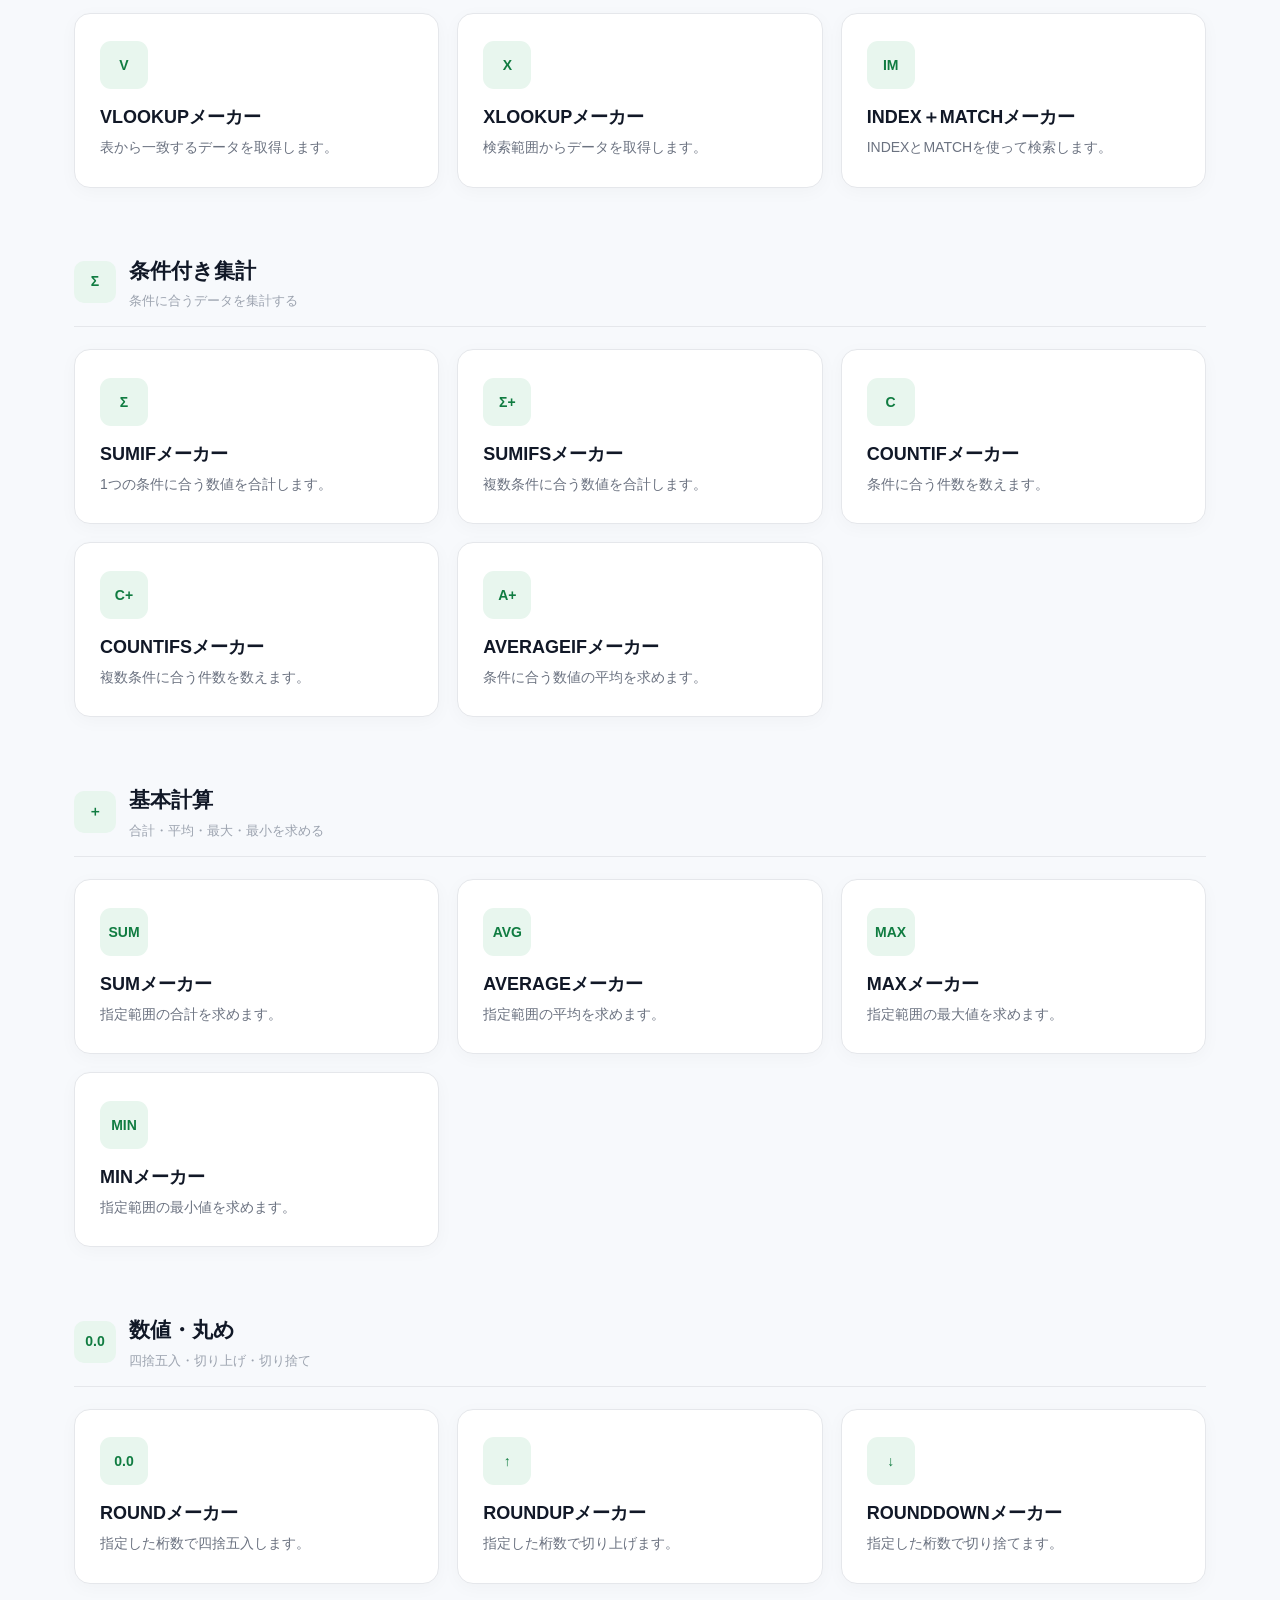
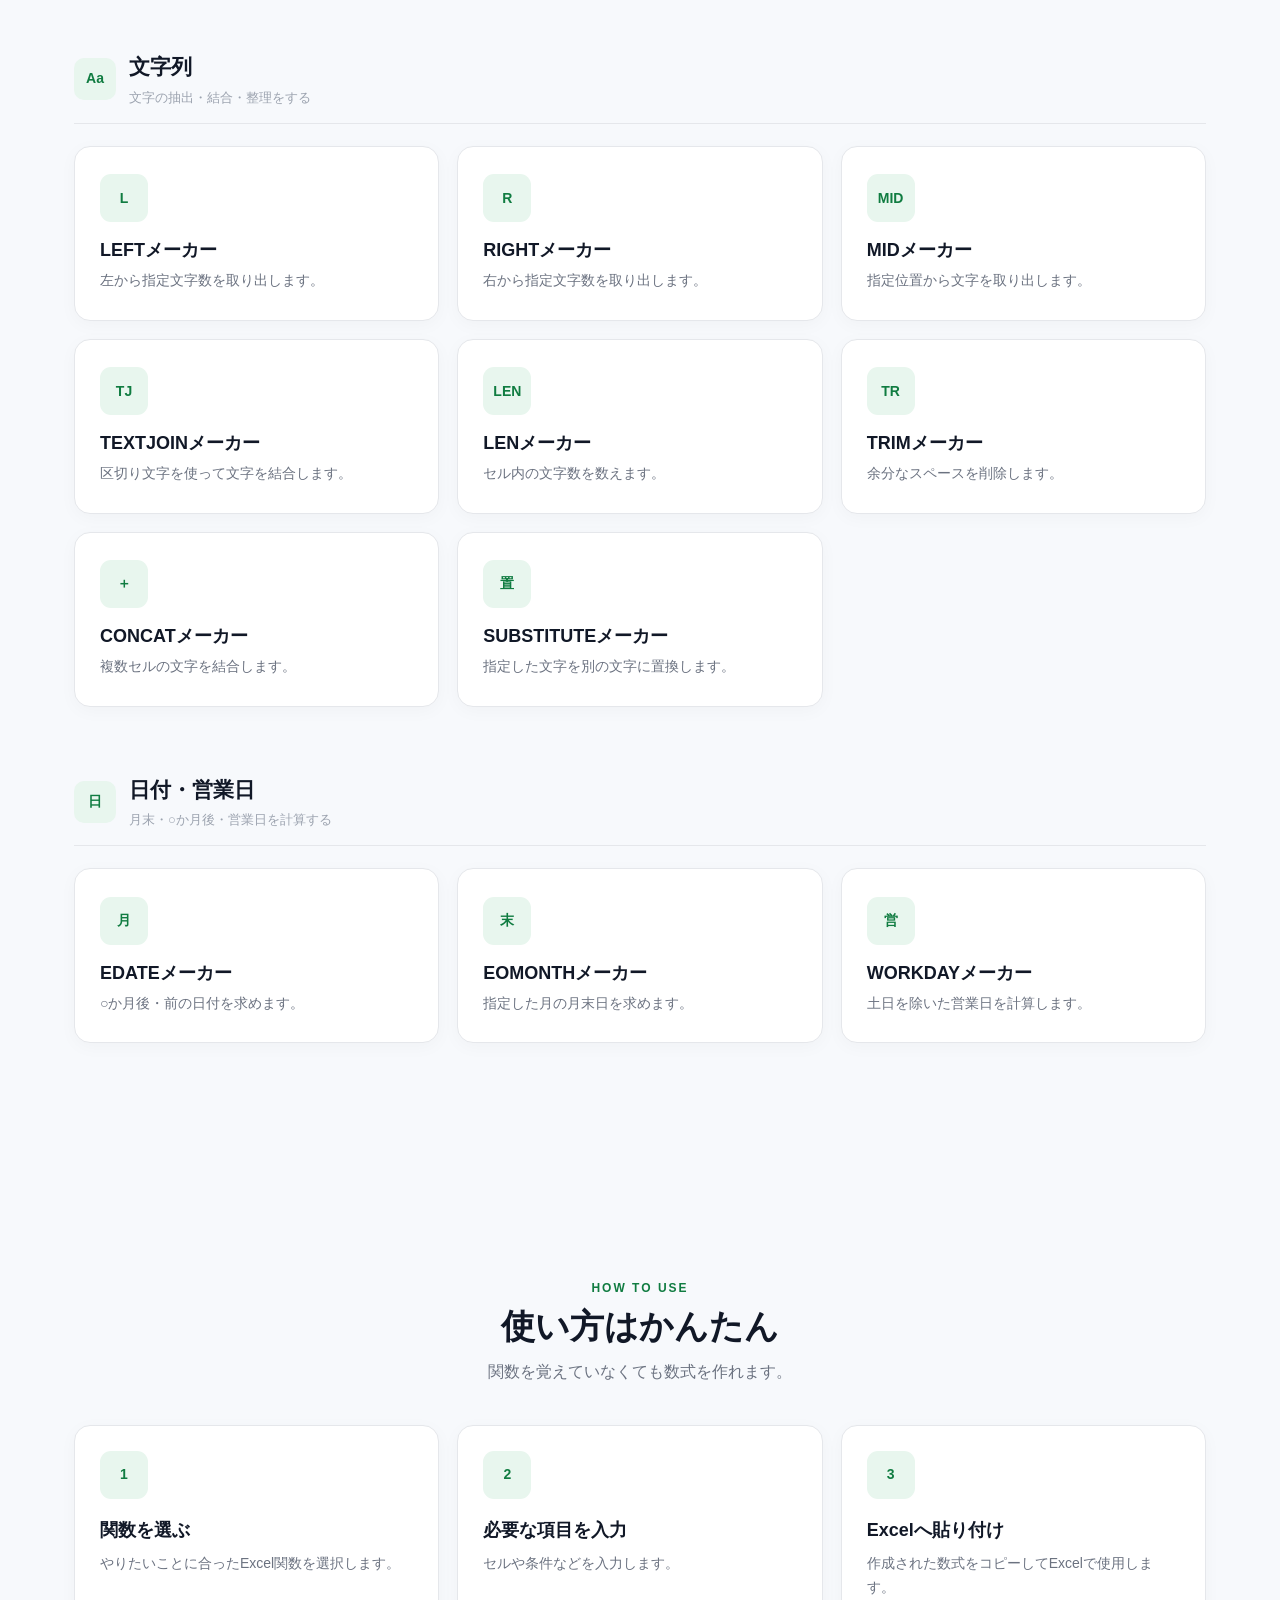
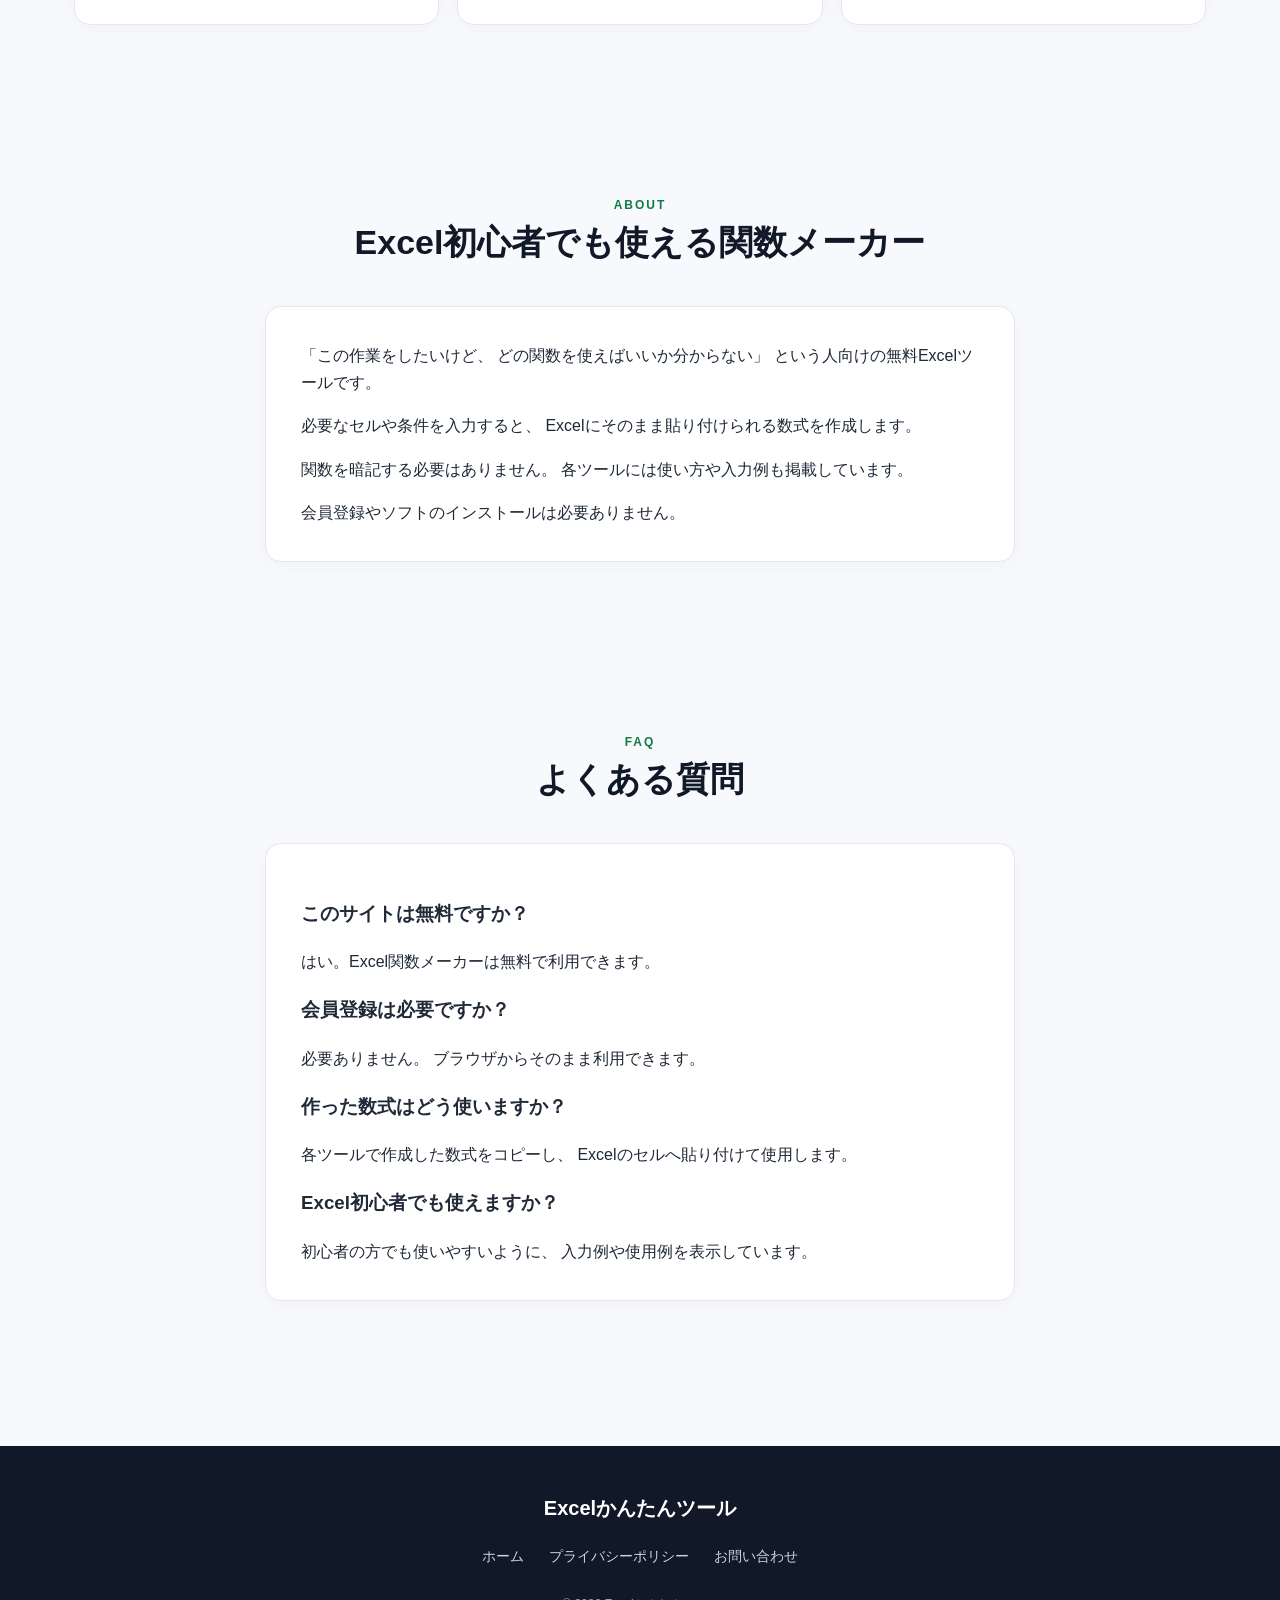
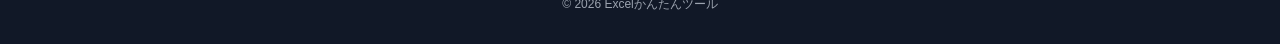
==== commit 1da43106: "Add files via upload" ====
--- a/index.html
+++ b/index.html
@@ -2,6 +2,16 @@
 <html lang="ja">
 
 <head>
+
+  <!-- Google Analytics -->
+  <script async src="https://www.googletagmanager.com/gtag/js?id=G-H0FVRL8CGS"></script>
+  <script>
+    window.dataLayer = window.dataLayer || [];
+    function gtag(){dataLayer.push(arguments);}
+    gtag('js', new Date());
+    gtag('config', 'G-H0FVRL8CGS');
+  </script>
+
   <meta charset="UTF-8">
 
   <meta
@@ -15,22 +25,23 @@
 
   <meta
     name="description"
-    content="IF、VLOOKUP、XLOOKUP、SUMIF、COUNTIF、ROUND、TEXTJOINなど30種類のExcel関数を無料で簡単に作成できます。"
+    content="IF、VLOOKUP、XLOOKUP、SUMIF、SUMIFS、COUNTIF、ROUND、TEXTJOINなど30種類のExcel関数を無料で簡単に作成できます。"
   >
 
   <link
     rel="stylesheet"
     href="style.css"
   >
+
 </head>
 
 
 <body>
 
 
-<!-- =========================
+<!-- ========================================
      ヘッダー
-========================= -->
+========================================= -->
 
 <header class="header">
 
@@ -60,9 +71,10 @@
 </header>
 
 
-<!-- =========================
+
+<!-- ========================================
      メインビジュアル
-========================= -->
+========================================= -->
 
 <section class="hero">
 
@@ -95,12 +107,13 @@
 </section>
 
 
+
 <main>
 
 
-<!-- =========================
+<!-- ========================================
      関数一覧
-========================= -->
+========================================= -->
 
 <section
   class="section"
@@ -139,6 +152,7 @@
   </div>
 
 
+
   <!-- ========================================
        条件・判定
   ========================================= -->
@@ -152,117 +166,62 @@
       </span>
 
       <div>
-
-        <h3>
-          条件・判定
-        </h3>
-
-        <p>
-          条件によって結果を変更する
-        </p>
-
+        <h3>条件・判定</h3>
+        <p>条件によって結果を変更する</p>
       </div>
 
     </div>
 
 
     <div class="tool-grid">
-
-
-      <!-- IF -->
 
       <button
         class="tool-card"
         data-search="IF 条件 判定 合格 不合格 もし"
         onclick="location.href='tool.html?tool=if'"
       >
-
-        <div class="tool-icon">
-          IF
-        </div>
-
-        <h4>
-          IF関数メーカー
-        </h4>
-
-        <p>
-          条件によって結果を変更します。
-        </p>
-
-      </button>
-
-
-      <!-- IFERROR -->
+        <div class="tool-icon">IF</div>
+        <h4>IF関数メーカー</h4>
+        <p>条件によって結果を変更します。</p>
+      </button>
+
 
       <button
         class="tool-card"
         data-search="IFERROR エラー 空白 エラー処理"
         onclick="location.href='tool.html?tool=iferror'"
       >
-
-        <div class="tool-icon">
-          IE
-        </div>
-
-        <h4>
-          IFERRORメーカー
-        </h4>
-
-        <p>
-          エラー時の表示を変更します。
-        </p>
-
-      </button>
-
-
-      <!-- AND IF -->
+        <div class="tool-icon">IE</div>
+        <h4>IFERRORメーカー</h4>
+        <p>エラー時の表示を変更します。</p>
+      </button>
+
 
       <button
         class="tool-card"
         data-search="AND IF 複数条件 全て 両方"
         onclick="location.href='tool.html?tool=andif'"
       >
-
-        <div class="tool-icon">
-          AND
-        </div>
-
-        <h4>
-          AND＋IFメーカー
-        </h4>
-
-        <p>
-          すべての条件を満たすか判定します。
-        </p>
-
-      </button>
-
-
-      <!-- OR IF -->
+        <div class="tool-icon">AND</div>
+        <h4>AND＋IFメーカー</h4>
+        <p>すべての条件を満たすか判定します。</p>
+      </button>
+
 
       <button
         class="tool-card"
         data-search="OR IF 複数条件 どれか どちらか"
         onclick="location.href='tool.html?tool=orif'"
       >
-
-        <div class="tool-icon">
-          OR
-        </div>
-
-        <h4>
-          OR＋IFメーカー
-        </h4>
-
-        <p>
-          どれかの条件を満たすか判定します。
-        </p>
-
-      </button>
-
-    </div>
-
-  </div>
+        <div class="tool-icon">OR</div>
+        <h4>OR＋IFメーカー</h4>
+        <p>どれかの条件を満たすか判定します。</p>
+      </button>
+
+    </div>
+
+  </div>
+
 
 
   <!-- ========================================
@@ -278,94 +237,51 @@
       </span>
 
       <div>
-
-        <h3>
-          検索・参照
-        </h3>
-
-        <p>
-          表から必要なデータを探す
-        </p>
-
+        <h3>検索・参照</h3>
+        <p>表から必要なデータを探す</p>
       </div>
 
     </div>
 
 
     <div class="tool-grid">
-
-
-      <!-- VLOOKUP -->
 
       <button
         class="tool-card"
         data-search="VLOOKUP 検索 表 別シート 商品 商品コード"
         onclick="location.href='tool.html?tool=vlookup'"
       >
-
-        <div class="tool-icon">
-          V
-        </div>
-
-        <h4>
-          VLOOKUPメーカー
-        </h4>
-
-        <p>
-          表から一致するデータを取得します。
-        </p>
-
-      </button>
-
-
-      <!-- XLOOKUP -->
+        <div class="tool-icon">V</div>
+        <h4>VLOOKUPメーカー</h4>
+        <p>表から一致するデータを取得します。</p>
+      </button>
+
 
       <button
         class="tool-card"
         data-search="XLOOKUP 検索 表 別シート 商品コード"
         onclick="location.href='tool.html?tool=xlookup'"
       >
-
-        <div class="tool-icon">
-          X
-        </div>
-
-        <h4>
-          XLOOKUPメーカー
-        </h4>
-
-        <p>
-          検索範囲からデータを取得します。
-        </p>
-
-      </button>
-
-
-      <!-- INDEX MATCH -->
+        <div class="tool-icon">X</div>
+        <h4>XLOOKUPメーカー</h4>
+        <p>検索範囲からデータを取得します。</p>
+      </button>
+
 
       <button
         class="tool-card"
         data-search="INDEX MATCH 検索 表 参照"
         onclick="location.href='tool.html?tool=indexmatch'"
       >
-
-        <div class="tool-icon">
-          IM
-        </div>
-
-        <h4>
-          INDEX＋MATCHメーカー
-        </h4>
-
-        <p>
-          INDEXとMATCHを使って検索します。
-        </p>
-
-      </button>
-
-    </div>
-
-  </div>
+        <div class="tool-icon">IM</div>
+        <h4>INDEX＋MATCHメーカー</h4>
+        <p>INDEXとMATCHを使って検索します。</p>
+      </button>
+
+    </div>
+
+  </div>
+
 
 
   <!-- ========================================
@@ -381,140 +297,73 @@
       </span>
 
       <div>
-
-        <h3>
-          条件付き集計
-        </h3>
-
-        <p>
-          条件に合うデータを集計する
-        </p>
-
+        <h3>条件付き集計</h3>
+        <p>条件に合うデータを集計する</p>
       </div>
 
     </div>
 
 
     <div class="tool-grid">
-
-
-      <!-- SUMIF -->
 
       <button
         class="tool-card"
         data-search="SUMIF 条件 合計 集計"
         onclick="location.href='tool.html?tool=sumif'"
       >
-
-        <div class="tool-icon">
-          Σ
-        </div>
-
-        <h4>
-          SUMIFメーカー
-        </h4>
-
-        <p>
-          1つの条件に合う数値を合計します。
-        </p>
-
-      </button>
-
-
-      <!-- SUMIFS -->
+        <div class="tool-icon">Σ</div>
+        <h4>SUMIFメーカー</h4>
+        <p>1つの条件に合う数値を合計します。</p>
+      </button>
+
 
       <button
         class="tool-card"
         data-search="SUMIFS 複数条件 合計 集計"
         onclick="location.href='tool.html?tool=sumifs'"
       >
-
-        <div class="tool-icon">
-          Σ+
-        </div>
-
-        <h4>
-          SUMIFSメーカー
-        </h4>
-
-        <p>
-          複数条件に合う数値を合計します。
-        </p>
-
-      </button>
-
-
-      <!-- COUNTIF -->
+        <div class="tool-icon">Σ+</div>
+        <h4>SUMIFSメーカー</h4>
+        <p>複数条件に合う数値を合計します。</p>
+      </button>
+
 
       <button
         class="tool-card"
         data-search="COUNTIF 条件 件数 数える カウント"
         onclick="location.href='tool.html?tool=countif'"
       >
-
-        <div class="tool-icon">
-          C
-        </div>
-
-        <h4>
-          COUNTIFメーカー
-        </h4>
-
-        <p>
-          条件に合う件数を数えます。
-        </p>
-
-      </button>
-
-
-      <!-- COUNTIFS -->
+        <div class="tool-icon">C</div>
+        <h4>COUNTIFメーカー</h4>
+        <p>条件に合う件数を数えます。</p>
+      </button>
+
 
       <button
         class="tool-card"
         data-search="COUNTIFS 複数条件 件数 数える カウント"
         onclick="location.href='tool.html?tool=countifs'"
       >
-
-        <div class="tool-icon">
-          C+
-        </div>
-
-        <h4>
-          COUNTIFSメーカー
-        </h4>
-
-        <p>
-          複数条件に合う件数を数えます。
-        </p>
-
-      </button>
-
-
-      <!-- AVERAGEIF -->
+        <div class="tool-icon">C+</div>
+        <h4>COUNTIFSメーカー</h4>
+        <p>複数条件に合う件数を数えます。</p>
+      </button>
+
 
       <button
         class="tool-card"
         data-search="AVERAGEIF 条件 平均"
         onclick="location.href='tool.html?tool=averageif'"
       >
-
-        <div class="tool-icon">
-          A+
-        </div>
-
-        <h4>
-          AVERAGEIFメーカー
-        </h4>
-
-        <p>
-          条件に合う数値の平均を求めます。
-        </p>
-
-      </button>
-
-    </div>
-
-  </div>
+        <div class="tool-icon">A+</div>
+        <h4>AVERAGEIFメーカー</h4>
+        <p>条件に合う数値の平均を求めます。</p>
+      </button>
+
+    </div>
+
+  </div>
+
 
 
   <!-- ========================================
@@ -530,117 +379,62 @@
       </span>
 
       <div>
-
-        <h3>
-          基本計算
-        </h3>
-
-        <p>
-          合計・平均・最大・最小を求める
-        </p>
-
+        <h3>基本計算</h3>
+        <p>合計・平均・最大・最小を求める</p>
       </div>
 
     </div>
 
 
     <div class="tool-grid">
-
-
-      <!-- SUM -->
 
       <button
         class="tool-card"
         data-search="SUM 合計 足す 総合計"
         onclick="location.href='tool.html?tool=sum'"
       >
-
-        <div class="tool-icon">
-          SUM
-        </div>
-
-        <h4>
-          SUMメーカー
-        </h4>
-
-        <p>
-          指定範囲の合計を求めます。
-        </p>
-
-      </button>
-
-
-      <!-- AVERAGE -->
+        <div class="tool-icon">SUM</div>
+        <h4>SUMメーカー</h4>
+        <p>指定範囲の合計を求めます。</p>
+      </button>
+
 
       <button
         class="tool-card"
         data-search="AVERAGE 平均 平均値"
         onclick="location.href='tool.html?tool=average'"
       >
-
-        <div class="tool-icon">
-          AVG
-        </div>
-
-        <h4>
-          AVERAGEメーカー
-        </h4>
-
-        <p>
-          指定範囲の平均を求めます。
-        </p>
-
-      </button>
-
-
-      <!-- MAX -->
+        <div class="tool-icon">AVG</div>
+        <h4>AVERAGEメーカー</h4>
+        <p>指定範囲の平均を求めます。</p>
+      </button>
+
 
       <button
         class="tool-card"
         data-search="MAX 最大 最大値 一番大きい"
         onclick="location.href='tool.html?tool=max'"
       >
-
-        <div class="tool-icon">
-          MAX
-        </div>
-
-        <h4>
-          MAXメーカー
-        </h4>
-
-        <p>
-          指定範囲の最大値を求めます。
-        </p>
-
-      </button>
-
-
-      <!-- MIN -->
+        <div class="tool-icon">MAX</div>
+        <h4>MAXメーカー</h4>
+        <p>指定範囲の最大値を求めます。</p>
+      </button>
+
 
       <button
         class="tool-card"
         data-search="MIN 最小 最小値 一番小さい"
         onclick="location.href='tool.html?tool=min'"
       >
-
-        <div class="tool-icon">
-          MIN
-        </div>
-
-        <h4>
-          MINメーカー
-        </h4>
-
-        <p>
-          指定範囲の最小値を求めます。
-        </p>
-
-      </button>
-
-    </div>
-
-  </div>
+        <div class="tool-icon">MIN</div>
+        <h4>MINメーカー</h4>
+        <p>指定範囲の最小値を求めます。</p>
+      </button>
+
+    </div>
+
+  </div>
+
 
 
   <!-- ========================================
@@ -656,94 +450,51 @@
       </span>
 
       <div>
-
-        <h3>
-          数値・丸め
-        </h3>
-
-        <p>
-          四捨五入・切り上げ・切り捨て
-        </p>
-
+        <h3>数値・丸め</h3>
+        <p>四捨五入・切り上げ・切り捨て</p>
       </div>
 
     </div>
 
 
     <div class="tool-grid">
-
-
-      <!-- ROUND -->
 
       <button
         class="tool-card"
         data-search="ROUND 四捨五入 数値 小数"
         onclick="location.href='tool.html?tool=round'"
       >
-
-        <div class="tool-icon">
-          0.0
-        </div>
-
-        <h4>
-          ROUNDメーカー
-        </h4>
-
-        <p>
-          指定した桁数で四捨五入します。
-        </p>
-
-      </button>
-
-
-      <!-- ROUNDUP -->
+        <div class="tool-icon">0.0</div>
+        <h4>ROUNDメーカー</h4>
+        <p>指定した桁数で四捨五入します。</p>
+      </button>
+
 
       <button
         class="tool-card"
         data-search="ROUNDUP 切り上げ 数値 小数"
         onclick="location.href='tool.html?tool=roundup'"
       >
-
-        <div class="tool-icon">
-          ↑
-        </div>
-
-        <h4>
-          ROUNDUPメーカー
-        </h4>
-
-        <p>
-          指定した桁数で切り上げます。
-        </p>
-
-      </button>
-
-
-      <!-- ROUNDDOWN -->
+        <div class="tool-icon">↑</div>
+        <h4>ROUNDUPメーカー</h4>
+        <p>指定した桁数で切り上げます。</p>
+      </button>
+
 
       <button
         class="tool-card"
         data-search="ROUNDDOWN 切り捨て 数値 小数"
         onclick="location.href='tool.html?tool=rounddown'"
       >
-
-        <div class="tool-icon">
-          ↓
-        </div>
-
-        <h4>
-          ROUNDDOWNメーカー
-        </h4>
-
-        <p>
-          指定した桁数で切り捨てます。
-        </p>
-
-      </button>
-
-    </div>
-
-  </div>
+        <div class="tool-icon">↓</div>
+        <h4>ROUNDDOWNメーカー</h4>
+        <p>指定した桁数で切り捨てます。</p>
+      </button>
+
+    </div>
+
+  </div>
+
 
 
   <!-- ========================================
@@ -759,209 +510,106 @@
       </span>
 
       <div>
-
-        <h3>
-          文字列
-        </h3>
-
-        <p>
-          文字の抽出・結合・整理をする
-        </p>
-
+        <h3>文字列</h3>
+        <p>文字の抽出・結合・整理をする</p>
       </div>
 
     </div>
 
 
     <div class="tool-grid">
-
-
-      <!-- LEFT -->
 
       <button
         class="tool-card"
         data-search="LEFT 左 文字 抽出 取り出す"
         onclick="location.href='tool.html?tool=left'"
       >
-
-        <div class="tool-icon">
-          L
-        </div>
-
-        <h4>
-          LEFTメーカー
-        </h4>
-
-        <p>
-          左から指定文字数を取り出します。
-        </p>
-
-      </button>
-
-
-      <!-- RIGHT -->
+        <div class="tool-icon">L</div>
+        <h4>LEFTメーカー</h4>
+        <p>左から指定文字数を取り出します。</p>
+      </button>
+
 
       <button
         class="tool-card"
         data-search="RIGHT 右 文字 抽出 取り出す"
         onclick="location.href='tool.html?tool=right'"
       >
-
-        <div class="tool-icon">
-          R
-        </div>
-
-        <h4>
-          RIGHTメーカー
-        </h4>
-
-        <p>
-          右から指定文字数を取り出します。
-        </p>
-
-      </button>
-
-
-      <!-- MID -->
+        <div class="tool-icon">R</div>
+        <h4>RIGHTメーカー</h4>
+        <p>右から指定文字数を取り出します。</p>
+      </button>
+
 
       <button
         class="tool-card"
         data-search="MID 途中 中間 文字 抽出 取り出す"
         onclick="location.href='tool.html?tool=mid'"
       >
-
-        <div class="tool-icon">
-          MID
-        </div>
-
-        <h4>
-          MIDメーカー
-        </h4>
-
-        <p>
-          指定位置から文字を取り出します。
-        </p>
-
-      </button>
-
-
-      <!-- TEXTJOIN -->
+        <div class="tool-icon">MID</div>
+        <h4>MIDメーカー</h4>
+        <p>指定位置から文字を取り出します。</p>
+      </button>
+
 
       <button
         class="tool-card"
         data-search="TEXTJOIN 文字 結合 区切り つなげる"
         onclick="location.href='tool.html?tool=textjoin'"
       >
-
-        <div class="tool-icon">
-          TJ
-        </div>
-
-        <h4>
-          TEXTJOINメーカー
-        </h4>
-
-        <p>
-          区切り文字を使って文字を結合します。
-        </p>
-
-      </button>
-
-
-      <!-- LEN -->
+        <div class="tool-icon">TJ</div>
+        <h4>TEXTJOINメーカー</h4>
+        <p>区切り文字を使って文字を結合します。</p>
+      </button>
+
 
       <button
         class="tool-card"
         data-search="LEN 文字数 数える 長さ"
         onclick="location.href='tool.html?tool=len'"
       >
-
-        <div class="tool-icon">
-          LEN
-        </div>
-
-        <h4>
-          LENメーカー
-        </h4>
-
-        <p>
-          セル内の文字数を数えます。
-        </p>
-
-      </button>
-
-
-      <!-- TRIM -->
+        <div class="tool-icon">LEN</div>
+        <h4>LENメーカー</h4>
+        <p>セル内の文字数を数えます。</p>
+      </button>
+
 
       <button
         class="tool-card"
         data-search="TRIM 空白 スペース 削除 余分"
         onclick="location.href='tool.html?tool=trim'"
       >
-
-        <div class="tool-icon">
-          TR
-        </div>
-
-        <h4>
-          TRIMメーカー
-        </h4>
-
-        <p>
-          余分なスペースを削除します。
-        </p>
-
-      </button>
-
-
-      <!-- CONCAT -->
+        <div class="tool-icon">TR</div>
+        <h4>TRIMメーカー</h4>
+        <p>余分なスペースを削除します。</p>
+      </button>
+
 
       <button
         class="tool-card"
         data-search="CONCAT 文字 結合 セル つなげる"
         onclick="location.href='tool.html?tool=concat'"
       >
-
-        <div class="tool-icon">
-          ＋
-        </div>
-
-        <h4>
-          CONCATメーカー
-        </h4>
-
-        <p>
-          複数セルの文字を結合します。
-        </p>
-
-      </button>
-
-
-      <!-- SUBSTITUTE -->
+        <div class="tool-icon">＋</div>
+        <h4>CONCATメーカー</h4>
+        <p>複数セルの文字を結合します。</p>
+      </button>
+
 
       <button
         class="tool-card"
         data-search="SUBSTITUTE 文字 置換 変更 入れ替え"
         onclick="location.href='tool.html?tool=substitute'"
       >
-
-        <div class="tool-icon">
-          置
-        </div>
-
-        <h4>
-          SUBSTITUTEメーカー
-        </h4>
-
-        <p>
-          指定した文字を別の文字に置換します。
-        </p>
-
-      </button>
-
-    </div>
-
-  </div>
+        <div class="tool-icon">置</div>
+        <h4>SUBSTITUTEメーカー</h4>
+        <p>指定した文字を別の文字に置換します。</p>
+      </button>
+
+    </div>
+
+  </div>
+
 
 
   <!-- ========================================
@@ -977,94 +625,51 @@
       </span>
 
       <div>
-
-        <h3>
-          日付・営業日
-        </h3>
-
-        <p>
-          月末・○か月後・営業日を計算する
-        </p>
-
+        <h3>日付・営業日</h3>
+        <p>月末・○か月後・営業日を計算する</p>
       </div>
 
     </div>
 
 
     <div class="tool-grid">
-
-
-      <!-- EDATE -->
 
       <button
         class="tool-card"
         data-search="EDATE 日付 月 何ヶ月後 何ヶ月前"
         onclick="location.href='tool.html?tool=edate'"
       >
-
-        <div class="tool-icon">
-          月
-        </div>
-
-        <h4>
-          EDATEメーカー
-        </h4>
-
-        <p>
-          ○か月後・前の日付を求めます。
-        </p>
-
-      </button>
-
-
-      <!-- EOMONTH -->
+        <div class="tool-icon">月</div>
+        <h4>EDATEメーカー</h4>
+        <p>○か月後・前の日付を求めます。</p>
+      </button>
+
 
       <button
         class="tool-card"
         data-search="EOMONTH 月末 日付 月末日"
         onclick="location.href='tool.html?tool=eomonth'"
       >
-
-        <div class="tool-icon">
-          末
-        </div>
-
-        <h4>
-          EOMONTHメーカー
-        </h4>
-
-        <p>
-          指定した月の月末日を求めます。
-        </p>
-
-      </button>
-
-
-      <!-- WORKDAY -->
+        <div class="tool-icon">末</div>
+        <h4>EOMONTHメーカー</h4>
+        <p>指定した月の月末日を求めます。</p>
+      </button>
+
 
       <button
         class="tool-card"
         data-search="WORKDAY 営業日 土日 日付 平日"
         onclick="location.href='tool.html?tool=workday'"
       >
-
-        <div class="tool-icon">
-          営
-        </div>
-
-        <h4>
-          WORKDAYメーカー
-        </h4>
-
-        <p>
-          土日を除いた営業日を計算します。
-        </p>
-
-      </button>
-
-    </div>
-
-  </div>
+        <div class="tool-icon">営</div>
+        <h4>WORKDAYメーカー</h4>
+        <p>土日を除いた営業日を計算します。</p>
+      </button>
+
+    </div>
+
+  </div>
+
 
 
   <!-- 検索結果なし -->
@@ -1079,9 +684,10 @@
 </section>
 
 
-<!-- =========================
-     このサイトの使い方
-========================= -->
+
+<!-- ========================================
+     使い方
+========================================= -->
 
 <section class="section">
 
@@ -1104,7 +710,6 @@
 
   <div class="tool-grid">
 
-
     <div class="tool-card">
 
       <div class="tool-icon">
@@ -1160,9 +765,10 @@
 </section>
 
 
-<!-- =========================
-     About
-========================= -->
+
+<!-- ========================================
+     このサイトについて
+========================================= -->
 
 <section
   class="section"
@@ -1209,9 +815,10 @@
 </section>
 
 
-<!-- =========================
+
+<!-- ========================================
      FAQ
-========================= -->
+========================================= -->
 
 <section class="section">
 
@@ -1276,28 +883,48 @@
 </main>
 
 
-<!-- =========================
+
+<!-- ========================================
      フッター
-========================= -->
-
-<footer>
-
-  <p class="footer-logo">
-    Excelかんたんツール
-  </p>
-
-  <p>
-    Excelの「分からない」を、かんたんに。
-  </p>
-
-  <p class="copyright">
-    © 2026 Excelかんたんツール
-  </p>
+========================================= -->
+
+<footer class="site-footer">
+
+  <div class="footer-inner">
+
+    <p class="footer-logo">
+      Excelかんたんツール
+    </p>
+
+    <div class="footer-links">
+
+      <a href="index.html">
+        ホーム
+      </a>
+
+      <a href="privacy.html">
+        プライバシーポリシー
+      </a>
+
+      <a href="contact.html">
+        お問い合わせ
+      </a>
+
+    </div>
+
+    <p class="copyright">
+      © 2026 Excelかんたんツール
+    </p>
+
+  </div>
 
 </footer>
 
 
-<!-- コピー通知 -->
+
+<!-- ========================================
+     コピー通知
+========================================= -->
 
 <div
   id="toast"
@@ -1307,6 +934,11 @@
 </div>
 
 
+
+<!-- ========================================
+     JavaScript
+========================================= -->
+
 <script src="script.js"></script>
 
 
--- a/style.css
+++ b/style.css
@@ -1152,4 +1152,81 @@
     grid-template-columns: 1fr;
   }
 
+}
+/* ========================================
+   サイト共通フッター
+======================================== */
+
+.site-footer {
+  margin-top: 60px;
+  padding: 45px 24px 30px;
+
+  background: #111827;
+  color: #d1d5db;
+
+  text-align: center;
+}
+
+.footer-inner {
+  max-width: 1000px;
+  margin: 0 auto;
+}
+
+.site-footer .footer-logo {
+  margin: 0 0 20px;
+
+  color: #ffffff;
+
+  font-size: 20px;
+  font-weight: 800;
+}
+
+.footer-links {
+  display: flex;
+  justify-content: center;
+  flex-wrap: wrap;
+
+  gap: 12px 25px;
+
+  margin-bottom: 25px;
+}
+
+.footer-links a {
+  color: #d1d5db;
+
+  text-decoration: none;
+
+  font-size: 14px;
+}
+
+.footer-links a:hover {
+  color: #ffffff;
+
+  text-decoration: underline;
+}
+
+.site-footer .copyright {
+  margin: 0;
+
+  color: #9ca3af;
+
+  font-size: 12px;
+}
+
+
+/* ========================================
+   スマホ
+======================================== */
+
+@media (max-width: 620px) {
+
+  .site-footer {
+    padding: 40px 20px 25px;
+  }
+
+  .footer-links {
+    flex-direction: column;
+    gap: 10px;
+  }
+
 }
